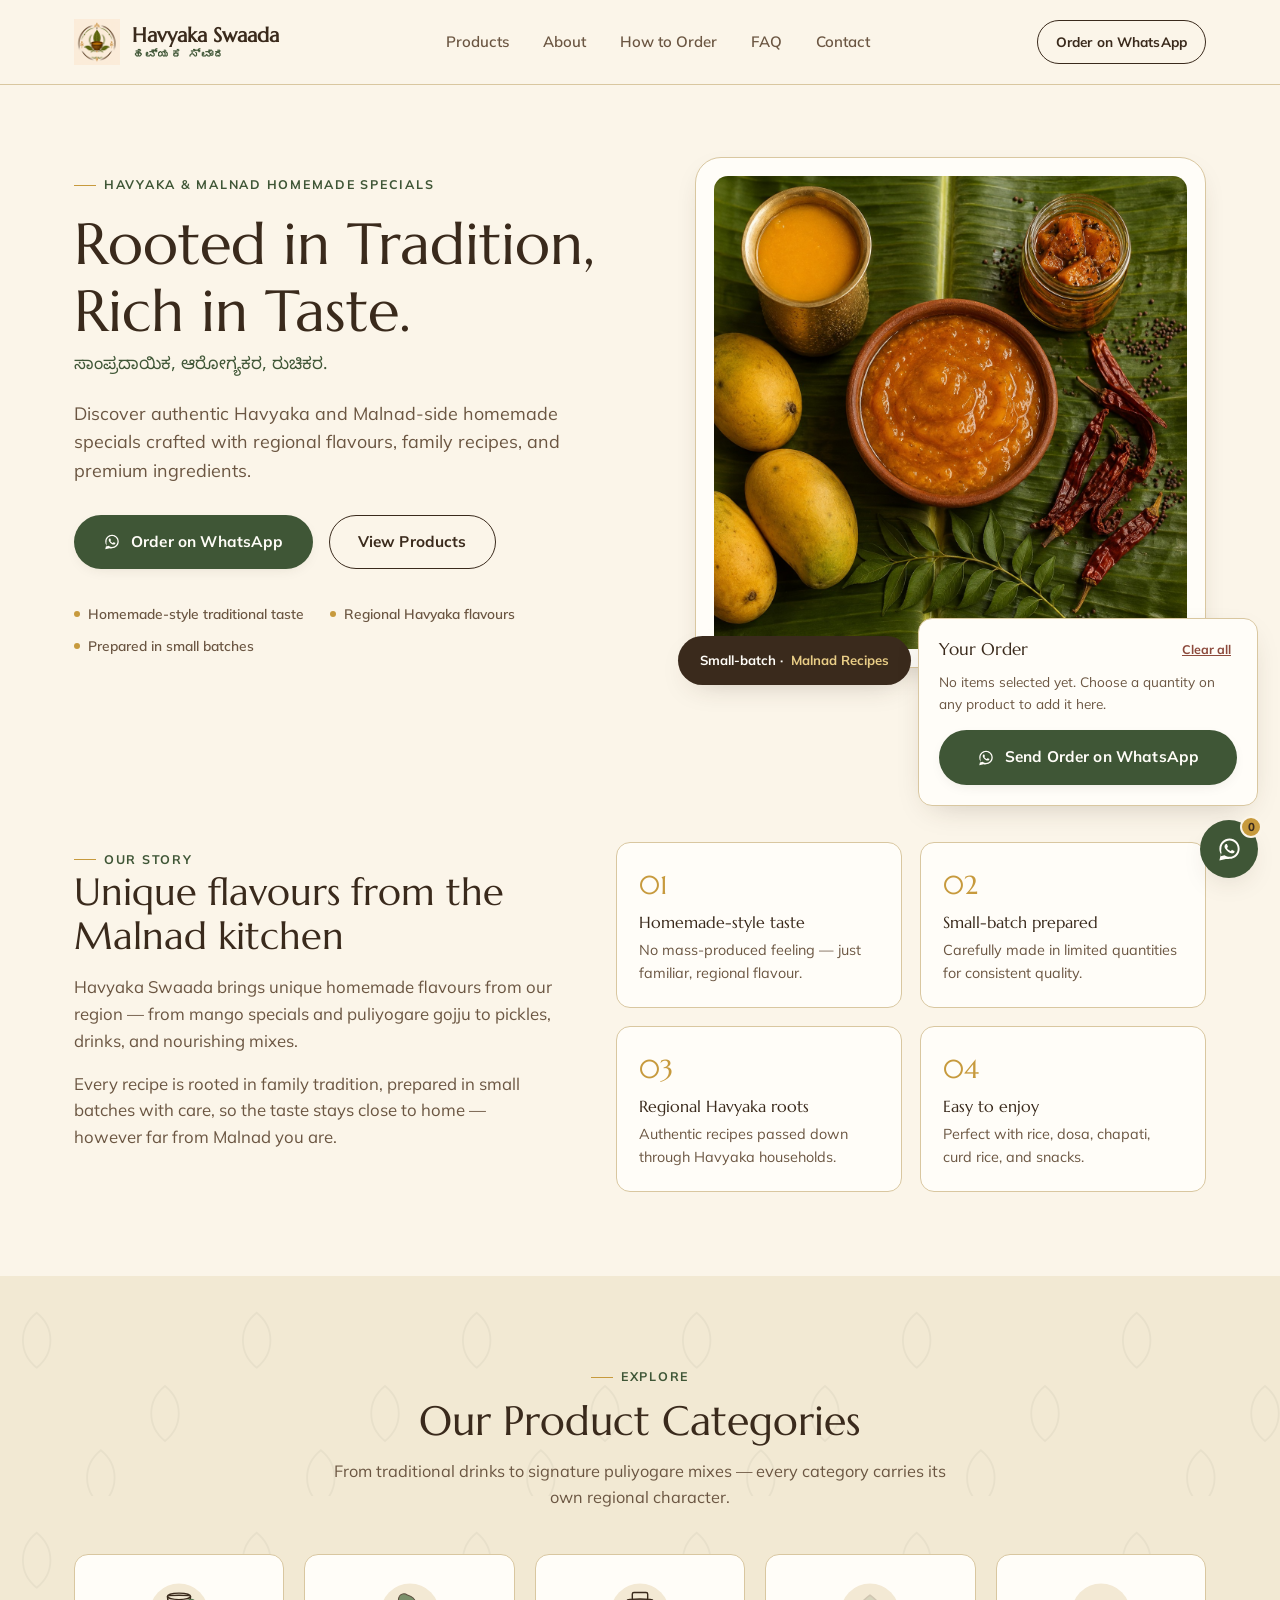
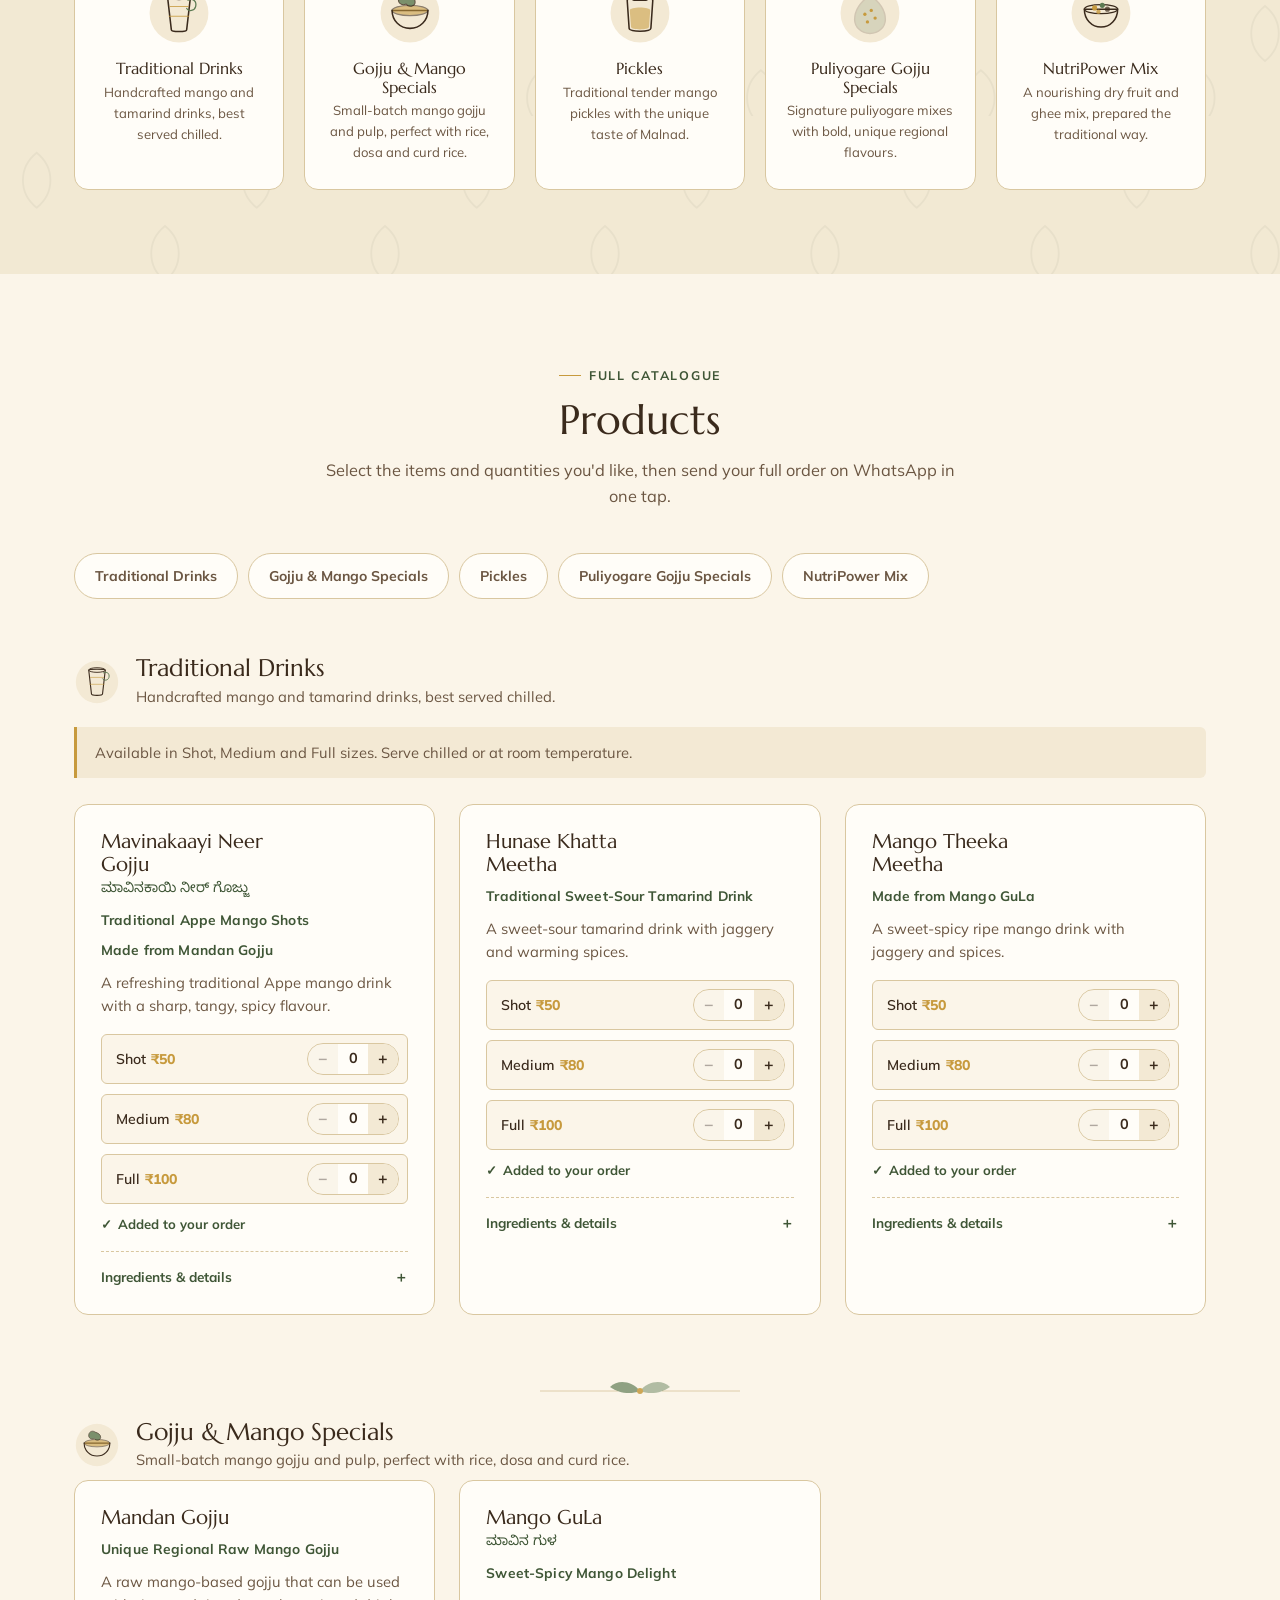
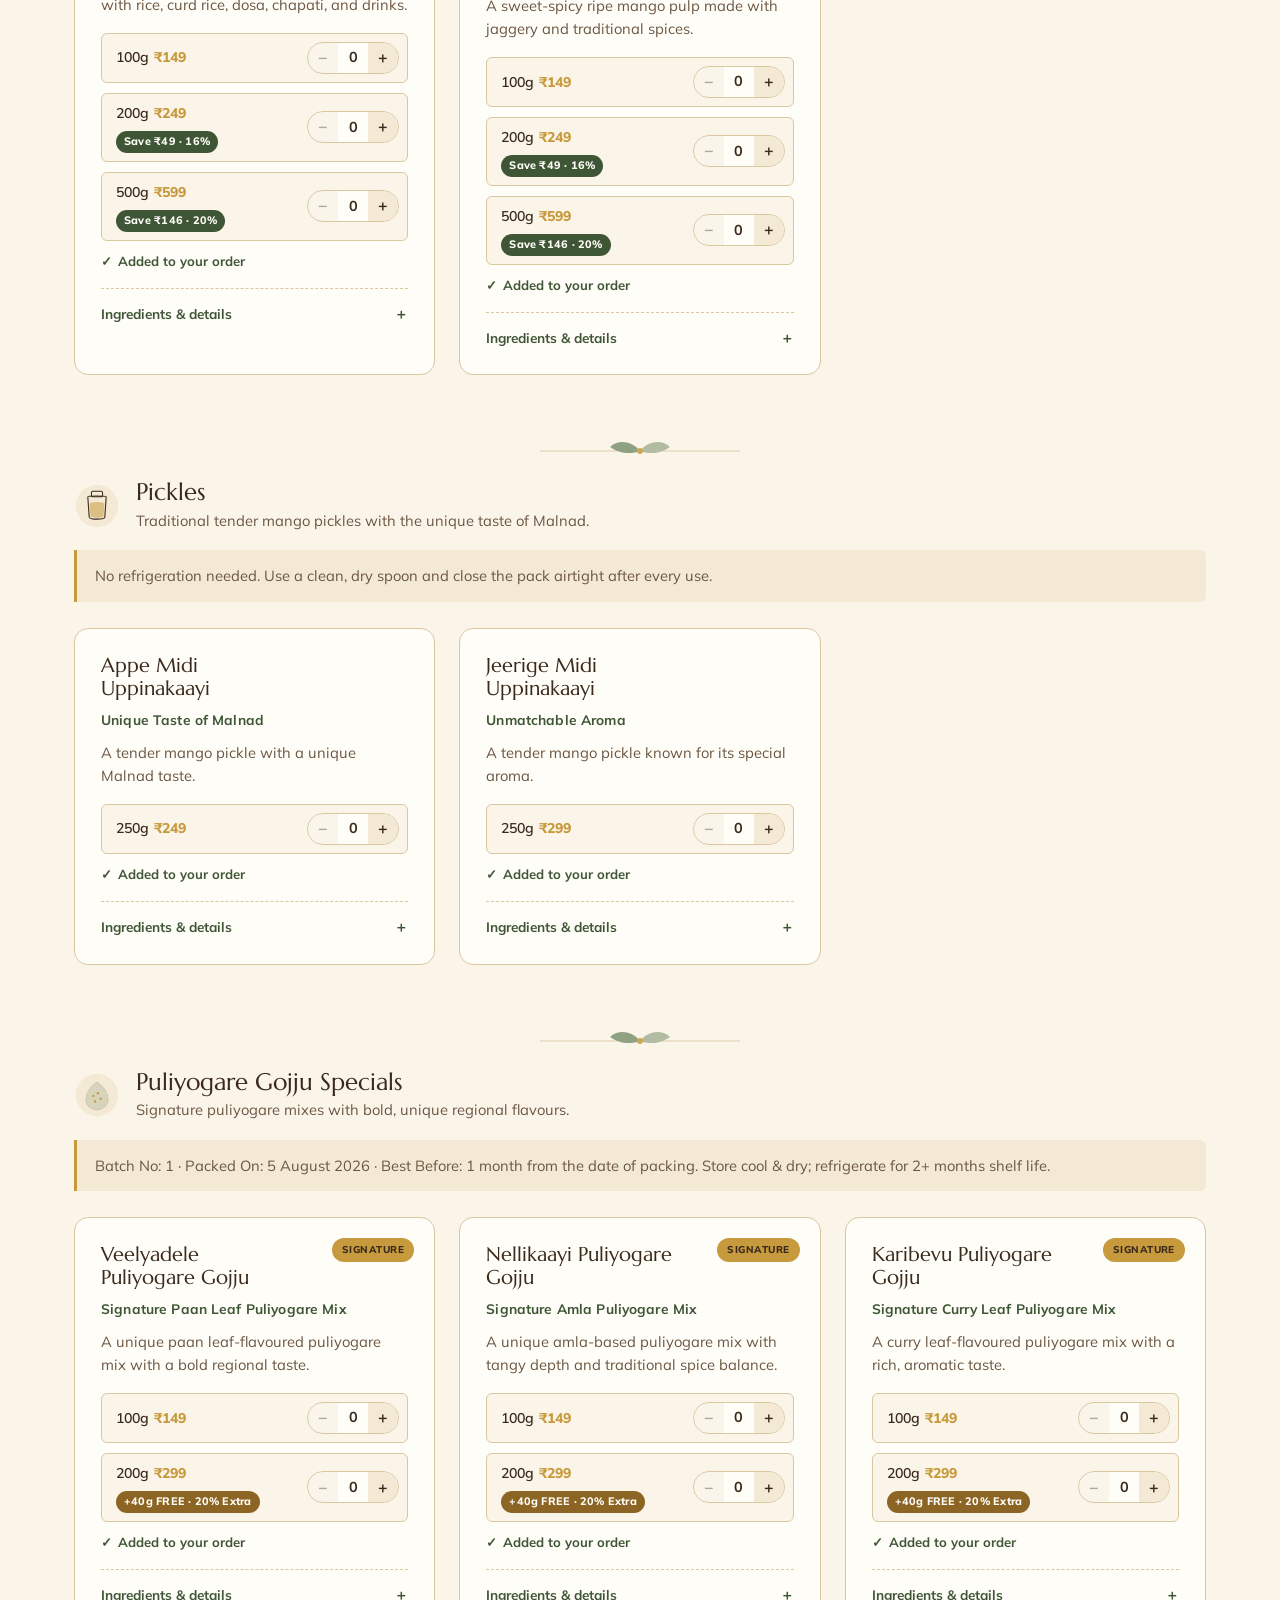
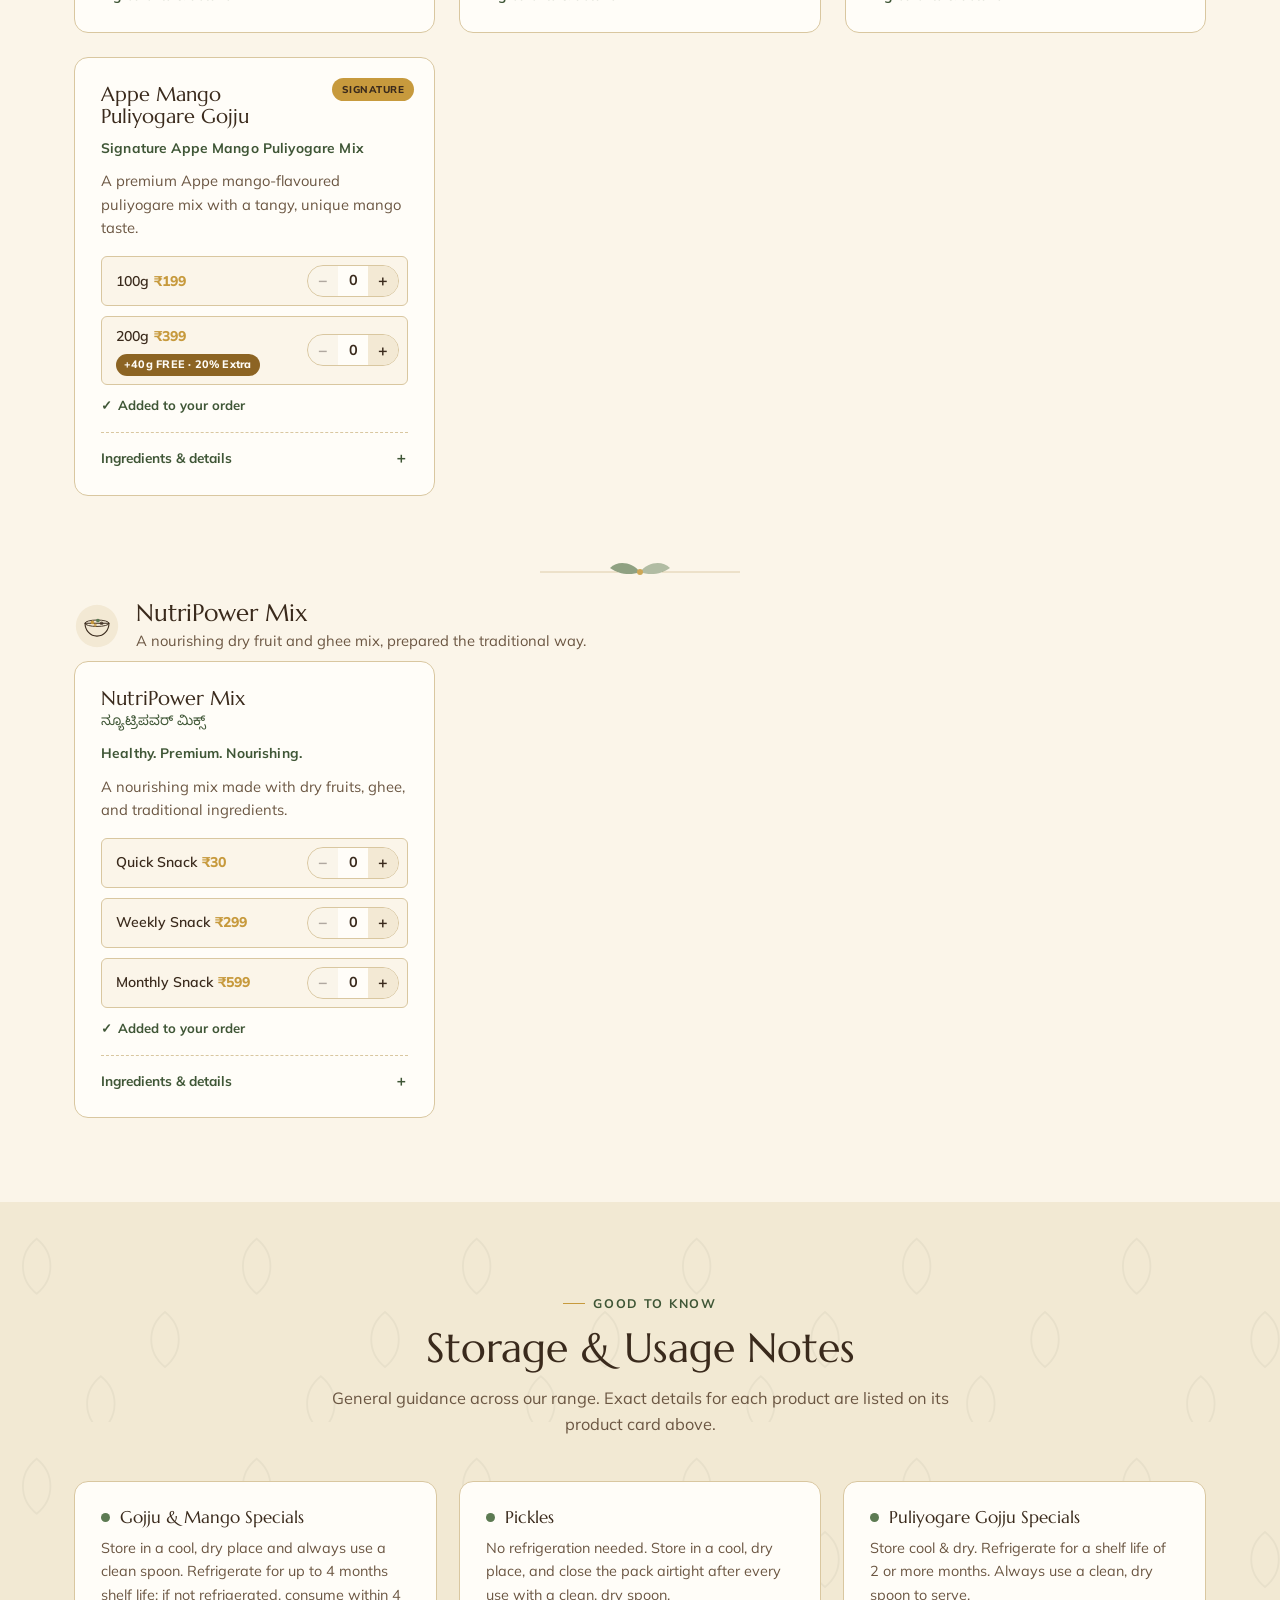
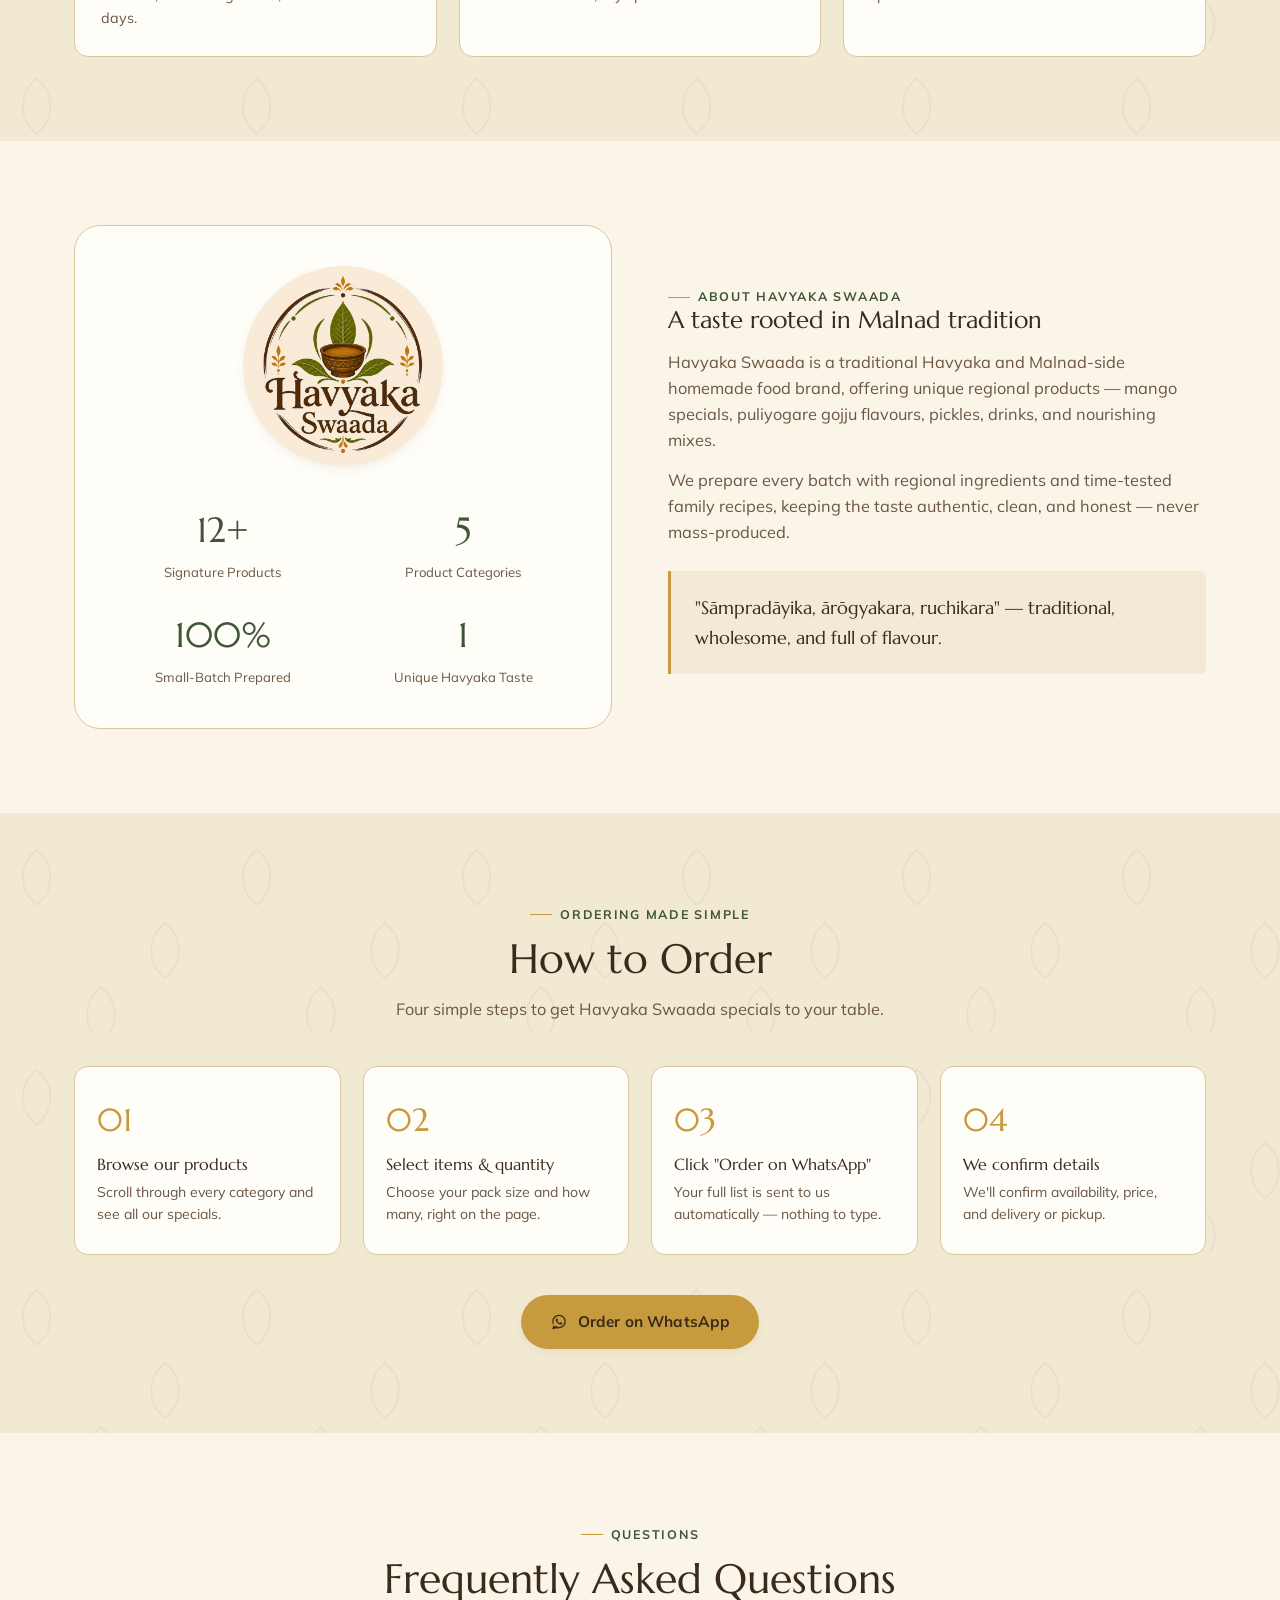
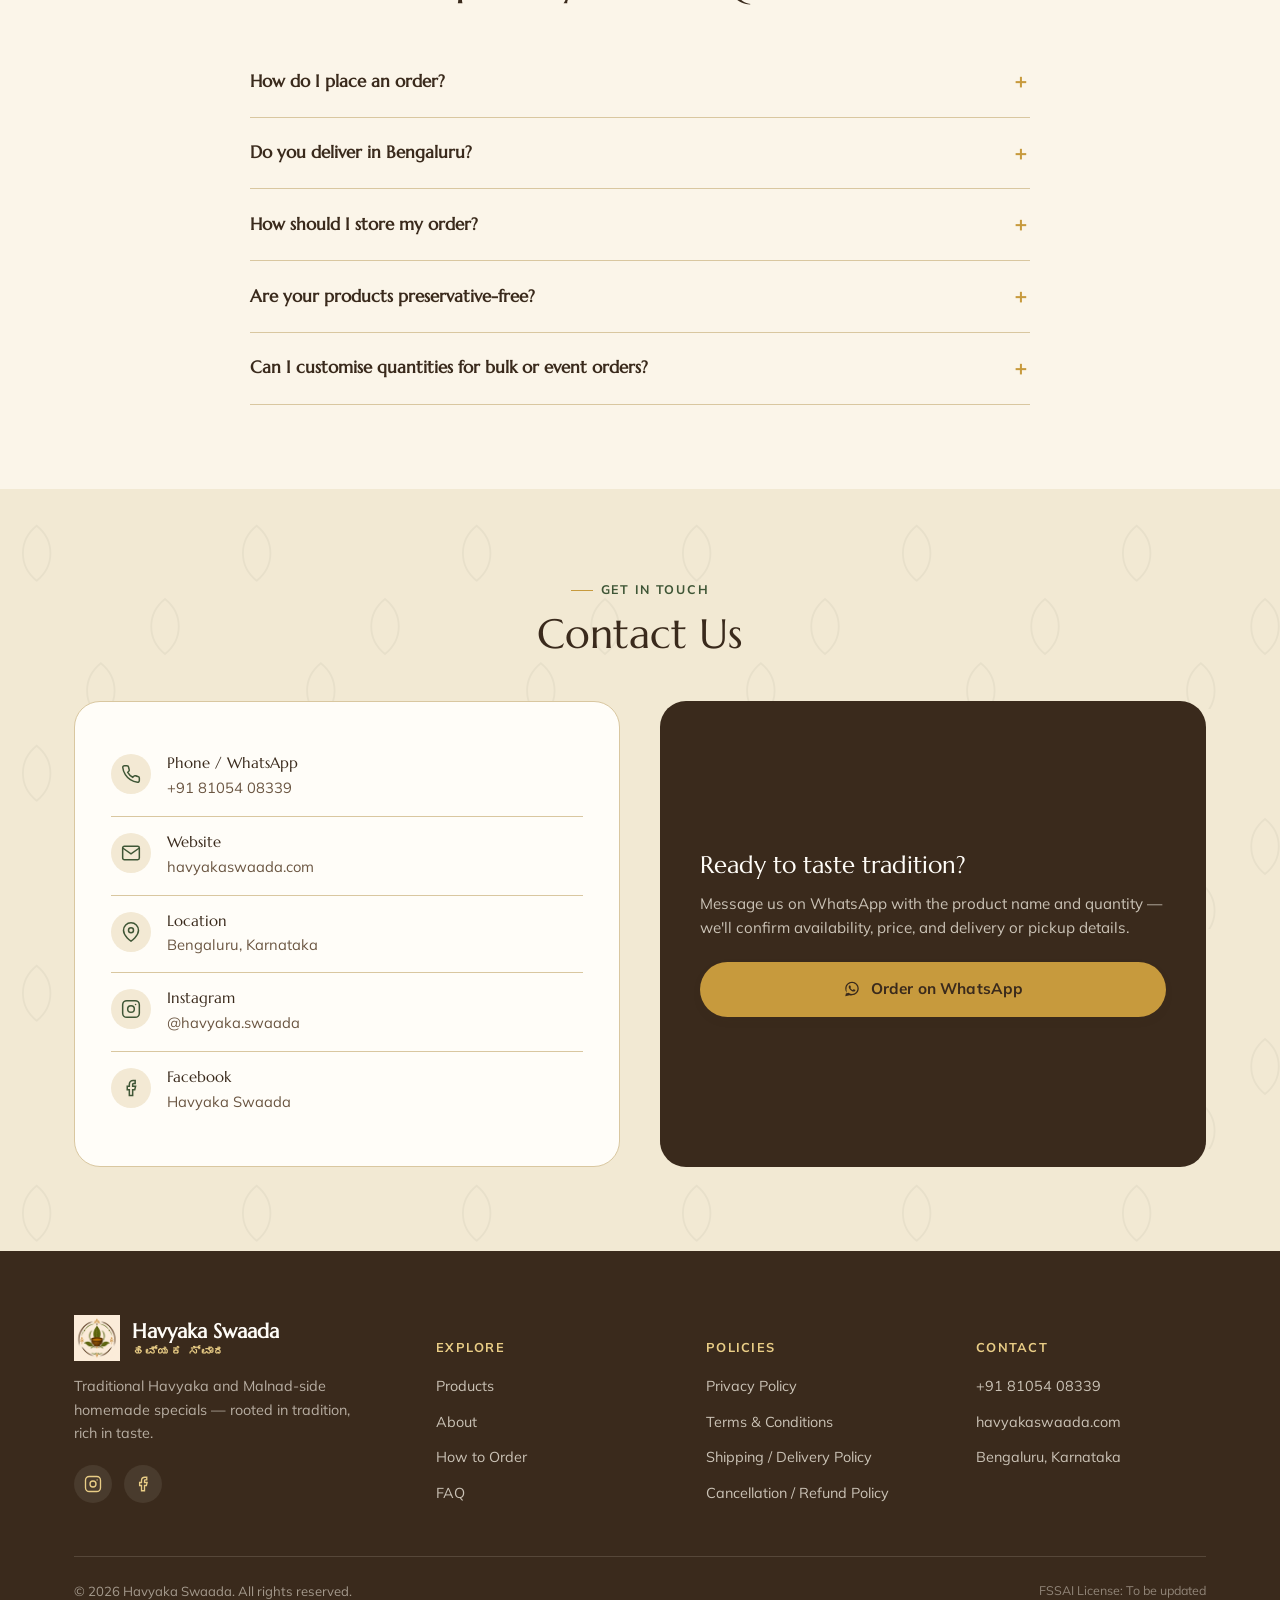
==== index.html @ 5183e8d2 "First upload." ====
<!DOCTYPE html>
<html lang="en">
<head>
<meta charset="UTF-8">
<meta name="viewport" content="width=device-width, initial-scale=1.0">
<title>Havyaka Swaada | Traditional Havyaka &amp; Malnad Food Specials</title>
<meta name="description" content="Discover Havyaka Swaada's traditional Havyaka and Malnad-side food specials including mango gojju, puliyogare gojju, pickles, drinks, and NutriPower Mix.">
<link rel="canonical" href="https://havyakaswaada.com/">
<link rel="icon" type="image/png" href="images/favicon.png">
<link rel="apple-touch-icon" href="images/apple-touch-icon.png">

<!-- Open Graph -->
<meta property="og:title" content="Havyaka Swaada | Traditional Havyaka & Malnad Food Specials">
<meta property="og:description" content="Rooted in Tradition, Rich in Taste. Authentic Havyaka and Malnad-side homemade specials — mango gojju, puliyogare gojju, pickles, drinks and NutriPower Mix.">
<meta property="og:type" content="website">
<meta property="og:url" content="https://havyakaswaada.com/">
<meta property="og:locale" content="en_IN">

<link rel="preconnect" href="https://fonts.googleapis.com">
<link rel="preconnect" href="https://fonts.gstatic.com" crossorigin>
<link href="https://fonts.googleapis.com/css2?family=Marcellus&family=Mulish:wght@400;600;700;800&family=Noto+Sans+Kannada:wght@500;700&display=swap" rel="stylesheet">
<link rel="stylesheet" href="css/style.css">

<script type="application/ld+json">
{
  "@context": "https://schema.org",
  "@type": "FoodEstablishment",
  "name": "Havyaka Swaada",
  "alternateName": "ಹವ್ಯಕ ಸ್ವಾದ",
  "url": "https://havyakaswaada.com",
  "telephone": "+91-8105408339",
  "areaServed": "Bengaluru, Karnataka",
  "slogan": "Rooted in Tradition, Rich in Taste."
}
</script>
</head>
<body>

<header class="site-header" id="siteHeader">
  <div class="container">
    <a href="#top" class="brand">
      <img src="images/logo-mark.png" alt="Havyaka Swaada emblem">
      <span class="brand-name">
        <strong>Havyaka Swaada</strong>
        <span>ಹವ್ಯಕ ಸ್ವಾದ</span>
      </span>
    </a>

    <nav class="nav-links" aria-label="Primary">
      <a href="#products">Products</a>
      <a href="#about">About</a>
      <a href="#how-to-order">How to Order</a>
      <a href="#faq">FAQ</a>
      <a href="#contact">Contact</a>
    </nav>

    <div class="header-actions">
      <a href="#" class="btn btn--outline btn--sm" data-whatsapp-cta>Order on WhatsApp</a>
      <button class="nav-toggle" id="navToggle" aria-label="Toggle menu" aria-expanded="false"></button>
    </div>
  </div>
</header>

<main id="top">

  <!-- ============ HERO ============ -->
  <section class="hero">
    <div class="container">
      <div class="hero-copy">
        <span class="eyebrow">Havyaka &amp; Malnad Homemade Specials</span>
        <h1>Rooted in Tradition,<br>Rich in Taste.</h1>
        <p class="kannada-line">ಸಾಂಪ್ರದಾಯಿಕ, ಆರೋಗ್ಯಕರ, ರುಚಿಕರ.</p>
        <p class="lede">Discover authentic Havyaka and Malnad-side homemade specials crafted with regional flavours, family recipes, and premium ingredients.</p>
        <div class="hero-actions">
          <a href="#" class="btn btn--primary" data-whatsapp-cta>
            <svg viewBox="0 0 32 32" fill="currentColor" aria-hidden="true"><path d="M16.02 3C9.4 3 4.02 8.37 4.02 15c0 2.36.65 4.56 1.78 6.44L4 29l7.74-1.75A11.9 11.9 0 0 0 16.02 27C22.65 27 28 21.63 28 15S22.65 3 16.02 3Zm0 21.7c-2.02 0-3.9-.58-5.5-1.58l-.4-.24-4.6 1.04 1.05-4.48-.26-.42A9.6 9.6 0 0 1 6.34 15c0-5.34 4.35-9.68 9.68-9.68 5.34 0 9.68 4.34 9.68 9.68 0 5.34-4.34 9.7-9.68 9.7Zm5.32-7.24c-.29-.15-1.72-.85-1.99-.95-.27-.1-.46-.15-.66.15-.2.29-.76.95-.93 1.14-.17.2-.34.22-.63.07-.29-.15-1.22-.45-2.33-1.44-.86-.77-1.44-1.72-1.61-2.01-.17-.29-.02-.45.13-.6.13-.13.29-.34.44-.51.15-.17.2-.29.29-.49.1-.2.05-.37-.02-.51-.07-.15-.66-1.59-.9-2.18-.24-.57-.48-.5-.66-.51h-.56c-.2 0-.51.07-.78.37-.27.29-1.02 1-1.02 2.44s1.05 2.83 1.19 3.03c.15.2 2.06 3.14 4.98 4.4.7.3 1.24.48 1.67.61.7.22 1.34.19 1.84.12.56-.08 1.72-.7 1.96-1.38.24-.68.24-1.26.17-1.38-.07-.13-.26-.2-.55-.34Z"/></svg>
            Order on WhatsApp
          </a>
          <a href="#products" class="btn btn--outline">View Products</a>
        </div>
        <ul class="hero-trust">
          <li>Homemade-style traditional taste</li>
          <li>Regional Havyaka flavours</li>
          <li>Prepared in small batches</li>
        </ul>
      </div>

      <div class="hero-visual">
        <img src="images/hero.jpg" alt="Traditional Havyaka spread with mango, gojju bowl, brass tumbler and mango pickle on a banana leaf" loading="eager">
        <div class="hero-badge">Small-batch &middot; <strong>Malnad Recipes</strong></div>
      </div>
    </div>
  </section>

  <!-- ============ BRAND INTRO ============ -->
  <section class="section" id="about-intro">
    <div class="container intro">
      <div class="intro-copy">
        <span class="eyebrow">Our Story</span>
        <h2>Unique flavours from the Malnad kitchen</h2>
        <p>Havyaka Swaada brings unique homemade flavours from our region — from mango specials and puliyogare gojju to pickles, drinks, and nourishing mixes.</p>
        <p>Every recipe is rooted in family tradition, prepared in small batches with care, so the taste stays close to home — however far from Malnad you are.</p>
      </div>
      <div class="intro-points">
        <div class="intro-point">
          <span class="num">01</span>
          <h4>Homemade-style taste</h4>
          <p>No mass-produced feeling — just familiar, regional flavour.</p>
        </div>
        <div class="intro-point">
          <span class="num">02</span>
          <h4>Small-batch prepared</h4>
          <p>Carefully made in limited quantities for consistent quality.</p>
        </div>
        <div class="intro-point">
          <span class="num">03</span>
          <h4>Regional Havyaka roots</h4>
          <p>Authentic recipes passed down through Havyaka households.</p>
        </div>
        <div class="intro-point">
          <span class="num">04</span>
          <h4>Easy to enjoy</h4>
          <p>Perfect with rice, dosa, chapati, curd rice, and snacks.</p>
        </div>
      </div>
    </div>
  </section>

  <!-- ============ CATEGORY PREVIEW ============ -->
  <section class="section section--alt">
    <div class="container">
      <div class="section-head center">
        <span class="eyebrow">Explore</span>
        <h2>Our Product Categories</h2>
        <p>From traditional drinks to signature puliyogare mixes — every category carries its own regional character.</p>
      </div>
      <div class="cat-grid" id="categoryPreview"><!-- rendered by js/main.js --></div>
    </div>
  </section>

  <!-- ============ PRODUCTS ============ -->
  <section class="section" id="products">
    <div class="container">
      <div class="section-head center">
        <span class="eyebrow">Full Catalogue</span>
        <h2>Products</h2>
        <p>Select the items and quantities you'd like, then send your full order on WhatsApp in one tap.</p>
      </div>
      <div class="cat-jump" id="catJump" aria-label="Jump to category"><!-- rendered by js/main.js --></div>
      <div id="productPanels"><!-- rendered by js/main.js --></div>
    </div>
  </section>

  <!-- ============ STORAGE & USAGE ============ -->
  <section class="section section--alt">
    <div class="container">
      <div class="section-head center">
        <span class="eyebrow">Good to Know</span>
        <h2>Storage &amp; Usage Notes</h2>
        <p>General guidance across our range. Exact details for each product are listed on its product card above.</p>
      </div>
      <div class="storage-grid">
        <div class="storage-card">
          <h4><span class="dot"></span>Gojju &amp; Mango Specials</h4>
          <p>Store in a cool, dry place and always use a clean spoon. Refrigerate for up to 4 months shelf life; if not refrigerated, consume within 4 days.</p>
        </div>
        <div class="storage-card">
          <h4><span class="dot"></span>Pickles</h4>
          <p>No refrigeration needed. Store in a cool, dry place, and close the pack airtight after every use with a clean, dry spoon.</p>
        </div>
        <div class="storage-card">
          <h4><span class="dot"></span>Puliyogare Gojju Specials</h4>
          <p>Store cool &amp; dry. Refrigerate for a shelf life of 2 or more months. Always use a clean, dry spoon to serve.</p>
        </div>
      </div>
    </div>
  </section>

  <!-- ============ ABOUT ============ -->
  <section class="section" id="about">
    <div class="container about-grid">
      <div class="about-visual">
        <img src="images/logo-full.jpg" alt="Havyaka Swaada emblem" class="about-badge">
        <div class="about-stats">
          <div>
            <div class="num">12+</div>
            <div class="label">Signature Products</div>
          </div>
          <div>
            <div class="num">5</div>
            <div class="label">Product Categories</div>
          </div>
          <div>
            <div class="num">100%</div>
            <div class="label">Small-Batch Prepared</div>
          </div>
          <div>
            <div class="num">1</div>
            <div class="label">Unique Havyaka Taste</div>
          </div>
        </div>
      </div>
      <div class="about-copy">
        <span class="eyebrow">About Havyaka Swaada</span>
        <h2>A taste rooted in Malnad tradition</h2>
        <p>Havyaka Swaada is a traditional Havyaka and Malnad-side homemade food brand, offering unique regional products — mango specials, puliyogare gojju flavours, pickles, drinks, and nourishing mixes.</p>
        <p>We prepare every batch with regional ingredients and time-tested family recipes, keeping the taste authentic, clean, and honest — never mass-produced.</p>
        <div class="about-quote">"Sāmpradāyika, ārōgyakara, ruchikara" — traditional, wholesome, and full of flavour.</div>
      </div>
    </div>
  </section>

  <!-- ============ HOW TO ORDER ============ -->
  <section class="section section--alt" id="how-to-order">
    <div class="container">
      <div class="section-head center">
        <span class="eyebrow">Ordering Made Simple</span>
        <h2>How to Order</h2>
        <p>Four simple steps to get Havyaka Swaada specials to your table.</p>
      </div>
      <div class="steps">
        <div class="step-card">
          <span class="step-num">01</span>
          <h4>Browse our products</h4>
          <p>Scroll through every category and see all our specials.</p>
        </div>
        <div class="step-card">
          <span class="step-num">02</span>
          <h4>Select items &amp; quantity</h4>
          <p>Choose your pack size and how many, right on the page.</p>
        </div>
        <div class="step-card">
          <span class="step-num">03</span>
          <h4>Click "Order on WhatsApp"</h4>
          <p>Your full list is sent to us automatically — nothing to type.</p>
        </div>
        <div class="step-card">
          <span class="step-num">04</span>
          <h4>We confirm details</h4>
          <p>We'll confirm availability, price, and delivery or pickup.</p>
        </div>
      </div>
      <div class="how-to-order-cta">
        <a href="#" class="btn btn--gold" data-whatsapp-cta>
          <svg viewBox="0 0 32 32" fill="currentColor" aria-hidden="true"><path d="M16.02 3C9.4 3 4.02 8.37 4.02 15c0 2.36.65 4.56 1.78 6.44L4 29l7.74-1.75A11.9 11.9 0 0 0 16.02 27C22.65 27 28 21.63 28 15S22.65 3 16.02 3Zm0 21.7c-2.02 0-3.9-.58-5.5-1.58l-.4-.24-4.6 1.04 1.05-4.48-.26-.42A9.6 9.6 0 0 1 6.34 15c0-5.34 4.35-9.68 9.68-9.68 5.34 0 9.68 4.34 9.68 9.68 0 5.34-4.34 9.7-9.68 9.7Zm5.32-7.24c-.29-.15-1.72-.85-1.99-.95-.27-.1-.46-.15-.66.15-.2.29-.76.95-.93 1.14-.17.2-.34.22-.63.07-.29-.15-1.22-.45-2.33-1.44-.86-.77-1.44-1.72-1.61-2.01-.17-.29-.02-.45.13-.6.13-.13.29-.34.44-.51.15-.17.2-.29.29-.49.1-.2.05-.37-.02-.51-.07-.15-.66-1.59-.9-2.18-.24-.57-.48-.5-.66-.51h-.56c-.2 0-.51.07-.78.37-.27.29-1.02 1-1.02 2.44s1.05 2.83 1.19 3.03c.15.2 2.06 3.14 4.98 4.4.7.3 1.24.48 1.67.61.7.22 1.34.19 1.84.12.56-.08 1.72-.7 1.96-1.38.24-.68.24-1.26.17-1.38-.07-.13-.26-.2-.55-.34Z"/></svg>
          Order on WhatsApp
        </a>
      </div>
    </div>
  </section>

  <!-- ============ FAQ ============ -->
  <section class="section" id="faq">
    <div class="container">
      <div class="section-head center">
        <span class="eyebrow">Questions</span>
        <h2>Frequently Asked Questions</h2>
      </div>
      <div class="faq-list">
        <details class="faq-item">
          <summary>How do I place an order?</summary>
          <p>Choose your items and quantities right on the Products section, then tap any "Order on WhatsApp" button — your full list is sent to us automatically. You can also message us directly at 8105408339 with the product name and quantity.</p>
        </details>
        <details class="faq-item">
          <summary>Do you deliver in Bengaluru?</summary>
          <p>We coordinate delivery and pickup details over WhatsApp once your order is confirmed, based on your location within Bengaluru / Karnataka.</p>
        </details>
        <details class="faq-item">
          <summary>How should I store my order?</summary>
          <p>Storage instructions vary by product and are listed on each product card and in the Storage &amp; Usage Notes section above.</p>
        </details>
        <details class="faq-item">
          <summary>Are your products preservative-free?</summary>
          <p>We prepare our gojju, pickles, and mixes using traditional regional methods in small batches. Please refer to each product's ingredient list and storage guidance for details.</p>
        </details>
        <details class="faq-item">
          <summary>Can I customise quantities for bulk or event orders?</summary>
          <p>Yes — message us on WhatsApp with your requirement and we'll confirm availability and pricing for larger quantities.</p>
        </details>
      </div>
    </div>
  </section>

  <!-- ============ CONTACT ============ -->
  <section class="section section--alt" id="contact">
    <div class="container">
      <div class="section-head center">
        <span class="eyebrow">Get in Touch</span>
        <h2>Contact Us</h2>
      </div>
      <div class="contact-grid">
        <div class="contact-card">
          <div class="contact-row">
            <span class="icon">
              <svg width="20" height="20" viewBox="0 0 24 24" fill="none" stroke="currentColor" stroke-width="1.8"><path d="M22 16.92v3a2 2 0 0 1-2.18 2 19.79 19.79 0 0 1-8.63-3.07 19.5 19.5 0 0 1-6-6 19.79 19.79 0 0 1-3.07-8.67A2 2 0 0 1 4.11 2h3a2 2 0 0 1 2 1.72c.127.96.361 1.903.7 2.81a2 2 0 0 1-.45 2.11L8.09 9.91a16 16 0 0 0 6 6l1.27-1.27a2 2 0 0 1 2.11-.45c.907.339 1.85.573 2.81.7A2 2 0 0 1 22 16.92z"/></svg>
            </span>
            <div>
              <h4>Phone / WhatsApp</h4>
              <a href="tel:+918105408339">+91 81054 08339</a>
            </div>
          </div>
          <div class="contact-row">
            <span class="icon">
              <svg width="20" height="20" viewBox="0 0 24 24" fill="none" stroke="currentColor" stroke-width="1.8"><rect x="2" y="4" width="20" height="16" rx="2"/><path d="m22 6-10 7L2 6"/></svg>
            </span>
            <div>
              <h4>Website</h4>
              <a href="https://havyakaswaada.com" target="_blank" rel="noopener">havyakaswaada.com</a>
            </div>
          </div>
          <div class="contact-row">
            <span class="icon">
              <svg width="20" height="20" viewBox="0 0 24 24" fill="none" stroke="currentColor" stroke-width="1.8"><path d="M21 10c0 7-9 13-9 13s-9-6-9-13a9 9 0 0 1 18 0z"/><circle cx="12" cy="10" r="3"/></svg>
            </span>
            <div>
              <h4>Location</h4>
              <p>Bengaluru, Karnataka</p>
            </div>
          </div>
          <div class="contact-row">
            <span class="icon">
              <svg width="20" height="20" viewBox="0 0 24 24" fill="none" stroke="currentColor" stroke-width="1.8"><rect x="2" y="2" width="20" height="20" rx="5"/><circle cx="12" cy="12" r="4"/><circle cx="17.5" cy="6.5" r="0.9" fill="currentColor" stroke="none"/></svg>
            </span>
            <div>
              <h4>Instagram</h4>
              <a href="https://www.instagram.com/havyaka.swaada/" target="_blank" rel="noopener">@havyaka.swaada</a>
            </div>
          </div>
          <div class="contact-row">
            <span class="icon">
              <svg width="20" height="20" viewBox="0 0 24 24" fill="none" stroke="currentColor" stroke-width="1.8"><path d="M17 3h-2.5A4.5 4.5 0 0 0 10 7.5V10H7.5v4H10v7h4v-7h2.5l1-4H14V7.5a1 1 0 0 1 1-1H17z"/></svg>
            </span>
            <div>
              <h4>Facebook</h4>
              <a href="https://www.facebook.com/profile.php?id=61590320590845" target="_blank" rel="noopener">Havyaka Swaada</a>
            </div>
          </div>
        </div>

        <div class="contact-cta">
          <h3>Ready to taste tradition?</h3>
          <p>Message us on WhatsApp with the product name and quantity — we'll confirm availability, price, and delivery or pickup details.</p>
          <a href="#" class="btn btn--gold" data-whatsapp-cta>
            <svg viewBox="0 0 32 32" fill="currentColor" aria-hidden="true"><path d="M16.02 3C9.4 3 4.02 8.37 4.02 15c0 2.36.65 4.56 1.78 6.44L4 29l7.74-1.75A11.9 11.9 0 0 0 16.02 27C22.65 27 28 21.63 28 15S22.65 3 16.02 3Zm0 21.7c-2.02 0-3.9-.58-5.5-1.58l-.4-.24-4.6 1.04 1.05-4.48-.26-.42A9.6 9.6 0 0 1 6.34 15c0-5.34 4.35-9.68 9.68-9.68 5.34 0 9.68 4.34 9.68 9.68 0 5.34-4.34 9.7-9.68 9.7Zm5.32-7.24c-.29-.15-1.72-.85-1.99-.95-.27-.1-.46-.15-.66.15-.2.29-.76.95-.93 1.14-.17.2-.34.22-.63.07-.29-.15-1.22-.45-2.33-1.44-.86-.77-1.44-1.72-1.61-2.01-.17-.29-.02-.45.13-.6.13-.13.29-.34.44-.51.15-.17.2-.29.29-.49.1-.2.05-.37-.02-.51-.07-.15-.66-1.59-.9-2.18-.24-.57-.48-.5-.66-.51h-.56c-.2 0-.51.07-.78.37-.27.29-1.02 1-1.02 2.44s1.05 2.83 1.19 3.03c.15.2 2.06 3.14 4.98 4.4.7.3 1.24.48 1.67.61.7.22 1.34.19 1.84.12.56-.08 1.72-.7 1.96-1.38.24-.68.24-1.26.17-1.38-.07-.13-.26-.2-.55-.34Z"/></svg>
            Order on WhatsApp
          </a>
        </div>
      </div>
    </div>
  </section>

</main>

<footer class="site-footer">
  <div class="container">
    <div class="footer-grid">
      <div class="footer-brand">
        <a href="#top" class="brand">
          <img src="images/logo-mark.png" alt="Havyaka Swaada emblem">
          <span class="brand-name">
            <strong>Havyaka Swaada</strong>
            <span>ಹವ್ಯಕ ಸ್ವಾದ</span>
          </span>
        </a>
        <p>Traditional Havyaka and Malnad-side homemade specials — rooted in tradition, rich in taste.</p>
        <div class="social-links">
          <a href="https://www.instagram.com/havyaka.swaada/" target="_blank" rel="noopener" aria-label="Follow us on Instagram">
            <svg width="18" height="18" viewBox="0 0 24 24" fill="none" stroke="currentColor" stroke-width="1.8"><rect x="2" y="2" width="20" height="20" rx="5"/><circle cx="12" cy="12" r="4"/><circle cx="17.5" cy="6.5" r="0.9" fill="currentColor" stroke="none"/></svg>
          </a>
          <a href="https://www.facebook.com/profile.php?id=61590320590845" target="_blank" rel="noopener" aria-label="Follow us on Facebook">
            <svg width="18" height="18" viewBox="0 0 24 24" fill="none" stroke="currentColor" stroke-width="1.8"><path d="M17 3h-2.5A4.5 4.5 0 0 0 10 7.5V10H7.5v4H10v7h4v-7h2.5l1-4H14V7.5a1 1 0 0 1 1-1H17z"/></svg>
          </a>
        </div>
      </div>
      <div class="footer-col">
        <h5>Explore</h5>
        <ul>
          <li><a href="#products">Products</a></li>
          <li><a href="#about">About</a></li>
          <li><a href="#how-to-order">How to Order</a></li>
          <li><a href="#faq">FAQ</a></li>
        </ul>
      </div>
      <div class="footer-col">
        <h5>Policies</h5>
        <ul>
          <li><a href="privacy-policy.html">Privacy Policy</a></li>
          <li><a href="terms-and-conditions.html">Terms &amp; Conditions</a></li>
          <li><a href="shipping-policy.html">Shipping / Delivery Policy</a></li>
          <li><a href="refund-policy.html">Cancellation / Refund Policy</a></li>
        </ul>
      </div>
      <div class="footer-col">
        <h5>Contact</h5>
        <ul>
          <li><a href="tel:+918105408339">+91 81054 08339</a></li>
          <li><a href="https://havyakaswaada.com" target="_blank" rel="noopener">havyakaswaada.com</a></li>
          <li><a href="#contact">Bengaluru, Karnataka</a></li>
        </ul>
      </div>
    </div>
    <div class="footer-bottom">
      <span>&copy; <span id="year"></span> Havyaka Swaada. All rights reserved.</span>
      <span class="footer-legal-note">FSSAI License: To be updated</span>
    </div>
  </div>
</footer>

<div class="order-bar" id="orderBar">
  <div class="order-bar__panel" id="orderBarPanel" hidden>
    <div class="order-bar__head">
      <h4>Your Order</h4>
      <button type="button" class="order-bar__clear" id="orderBarClear">Clear all</button>
    </div>
    <div class="order-bar__items" id="orderBarItems"><!-- rendered by js/main.js --></div>
    <a href="#" class="btn btn--primary btn--block" id="orderBarSend" target="_blank" rel="noopener">
      <svg viewBox="0 0 32 32" fill="currentColor" aria-hidden="true"><path d="M16.02 3C9.4 3 4.02 8.37 4.02 15c0 2.36.65 4.56 1.78 6.44L4 29l7.74-1.75A11.9 11.9 0 0 0 16.02 27C22.65 27 28 21.63 28 15S22.65 3 16.02 3Zm0 21.7c-2.02 0-3.9-.58-5.5-1.58l-.4-.24-4.6 1.04 1.05-4.48-.26-.42A9.6 9.6 0 0 1 6.34 15c0-5.34 4.35-9.68 9.68-9.68 5.34 0 9.68 4.34 9.68 9.68 0 5.34-4.34 9.7-9.68 9.7Zm5.32-7.24c-.29-.15-1.72-.85-1.99-.95-.27-.1-.46-.15-.66.15-.2.29-.76.95-.93 1.14-.17.2-.34.22-.63.07-.29-.15-1.22-.45-2.33-1.44-.86-.77-1.44-1.72-1.61-2.01-.17-.29-.02-.45.13-.6.13-.13.29-.34.44-.51.15-.17.2-.29.29-.49.1-.2.05-.37-.02-.51-.07-.15-.66-1.59-.9-2.18-.24-.57-.48-.5-.66-.51h-.56c-.2 0-.51.07-.78.37-.27.29-1.02 1-1.02 2.44s1.05 2.83 1.19 3.03c.15.2 2.06 3.14 4.98 4.4.7.3 1.24.48 1.67.61.7.22 1.34.19 1.84.12.56-.08 1.72-.7 1.96-1.38.24-.68.24-1.26.17-1.38-.07-.13-.26-.2-.55-.34Z"/></svg>
      Send Order on WhatsApp
    </a>
  </div>
  <button type="button" class="order-bar__bubble" id="orderBarBubble" aria-label="View your order">
    <svg viewBox="0 0 32 32" fill="currentColor" aria-hidden="true"><path d="M16.02 3C9.4 3 4.02 8.37 4.02 15c0 2.36.65 4.56 1.78 6.44L4 29l7.74-1.75A11.9 11.9 0 0 0 16.02 27C22.65 27 28 21.63 28 15S22.65 3 16.02 3Zm0 21.7c-2.02 0-3.9-.58-5.5-1.58l-.4-.24-4.6 1.04 1.05-4.48-.26-.42A9.6 9.6 0 0 1 6.34 15c0-5.34 4.35-9.68 9.68-9.68 5.34 0 9.68 4.34 9.68 9.68 0 5.34-4.34 9.7-9.68 9.7Zm5.32-7.24c-.29-.15-1.72-.85-1.99-.95-.27-.1-.46-.15-.66.15-.2.29-.76.95-.93 1.14-.17.2-.34.22-.63.07-.29-.15-1.22-.45-2.33-1.44-.86-.77-1.44-1.72-1.61-2.01-.17-.29-.02-.45.13-.6.13-.13.29-.34.44-.51.15-.17.2-.29.29-.49.1-.2.05-.37-.02-.51-.07-.15-.66-1.59-.9-2.18-.24-.57-.48-.5-.66-.51h-.56c-.2 0-.51.07-.78.37-.27.29-1.02 1-1.02 2.44s1.05 2.83 1.19 3.03c.15.2 2.06 3.14 4.98 4.4.7.3 1.24.48 1.67.61.7.22 1.34.19 1.84.12.56-.08 1.72-.7 1.96-1.38.24-.68.24-1.26.17-1.38-.07-.13-.26-.2-.55-.34Z"/></svg>
    <span class="order-bar__badge" id="orderBarBadge" hidden>0</span>
  </button>
</div>

<script src="js/products.js"></script>
<script src="js/main.js"></script>
</body>
</html>
---- css/style.css ----
/* ==========================================================================
   Havyaka Swaada — Stylesheet
   v1.2.5
   ========================================================================== */

/* -------------------------- Design tokens -------------------------- */
:root {
  --cream:        #FBF5E9;
  --cream-alt:    #F3E9D4;
  --paper:        #FFFDF8;
  --ink:          #3A2A1C;
  --ink-soft:     #6B5642;
  --leaf:         #5C7A52;
  --leaf-dark:    #3F5636;
  --gold:         #C79A3D;
  --gold-light:   #E9CD86;
  --gold-deep:    #8C6423;
  --border:       #D9C7A0;
  --danger:       #8C4A3C;

  --font-display: 'Marcellus', 'Georgia', serif;
  --font-body:    'Mulish', 'Segoe UI', sans-serif;
  --font-kannada: 'Noto Sans Kannada', var(--font-body);

  --radius-sm: 6px;
  --radius-md: 14px;
  --radius-lg: 26px;

  --shadow-card: 0 10px 30px -14px rgba(58, 42, 28, 0.28);
  --shadow-soft: 0 4px 16px -8px rgba(58, 42, 28, 0.18);

  --container: 1180px;
}

/* -------------------------- Reset -------------------------- */
*, *::before, *::after { box-sizing: border-box; }
html { scroll-behavior: smooth; }
@media (prefers-reduced-motion: reduce) {
  html { scroll-behavior: auto; }
  *, *::before, *::after { animation-duration: 0.01ms !important; animation-iteration-count: 1 !important; transition-duration: 0.01ms !important; }
}

body, h1, h2, h3, h4, p, ul, figure { margin: 0; }
ul { padding: 0; list-style: none; }
img { max-width: 100%; display: block; }
a { color: inherit; text-decoration: none; }
button { font: inherit; cursor: pointer; }

body {
  font-family: var(--font-body);
  background: var(--cream);
  color: var(--ink);
  line-height: 1.6;
  -webkit-font-smoothing: antialiased;
}

h1, h2, h3, h4 {
  font-family: var(--font-display);
  color: var(--ink);
  line-height: 1.15;
  font-weight: 400;
}

:focus-visible {
  outline: 2.5px solid var(--leaf);
  outline-offset: 3px;
}

.container {
  width: 100%;
  max-width: var(--container);
  margin: 0 auto;
  padding: 0 24px;
}

.eyebrow {
  display: inline-flex;
  align-items: center;
  gap: 8px;
  font-family: var(--font-body);
  font-size: 0.78rem;
  font-weight: 700;
  letter-spacing: 0.14em;
  text-transform: uppercase;
  color: var(--leaf-dark);
}
.eyebrow::before {
  content: "";
  width: 22px;
  height: 1px;
  background: var(--gold);
}

.section-head {
  max-width: 640px;
  margin-bottom: 44px;
}
.section-head.center { margin-left: auto; margin-right: auto; text-align: center; }
.section-head h2 { font-size: clamp(1.9rem, 3.2vw, 2.6rem); margin-top: 10px; }
.section-head p { margin-top: 14px; color: var(--ink-soft); font-size: 1.02rem; }

.section {
  padding: 84px 0;
}
.section--alt {
  background: var(--cream-alt);
  background-image: url('../images/pattern-leaf.svg');
  background-repeat: repeat;
  background-size: 220px;
  background-blend-mode: normal;
  position: relative;
}
.section--alt::before {
  content: "";
  position: absolute;
  inset: 0;
  background: var(--cream-alt);
  opacity: 0.94;
}
.section--alt > .container { position: relative; z-index: 1; }

.divider {
  display: block;
  width: 200px;
  height: 40px;
  margin: 8px auto 0;
  opacity: 0.9;
}

/* -------------------------- Buttons -------------------------- */
.btn {
  display: inline-flex;
  align-items: center;
  justify-content: center;
  gap: 10px;
  padding: 14px 28px;
  border-radius: 999px;
  font-weight: 700;
  font-size: 0.96rem;
  letter-spacing: 0.01em;
  border: 1.5px solid transparent;
  transition: transform 0.18s ease, box-shadow 0.18s ease, background 0.18s ease, color 0.18s ease;
  white-space: nowrap;
}
.btn:hover { transform: translateY(-2px); }

.btn--primary {
  background: var(--leaf-dark);
  color: var(--paper);
  box-shadow: var(--shadow-soft);
}
.btn--primary:hover { background: var(--leaf); }

.btn--gold {
  background: var(--gold);
  color: var(--ink);
  box-shadow: var(--shadow-soft);
}
.btn--gold:hover { background: var(--gold-light); }

.btn--outline {
  background: transparent;
  border-color: var(--ink);
  color: var(--ink);
}
.btn--outline:hover { background: var(--ink); color: var(--paper); }

.btn--sm { padding: 10px 18px; font-size: 0.85rem; }
.btn--block { width: 100%; }

.btn svg { width: 18px; height: 18px; flex-shrink: 0; }

/* -------------------------- Header -------------------------- */
.site-header {
  position: sticky;
  top: 0;
  z-index: 60;
  background: rgba(251, 245, 233, 0.92);
  backdrop-filter: blur(8px);
  border-bottom: 1px solid var(--border);
}
.site-header .container {
  display: flex;
  align-items: center;
  justify-content: space-between;
  gap: 20px;
  height: 84px;
}
.brand {
  display: flex;
  align-items: center;
  gap: 12px;
}
.brand img { width: 46px; height: 46px; }
.brand-name {
  display: flex;
  flex-direction: column;
  line-height: 1.15;
}
.brand-name strong {
  font-family: var(--font-display);
  font-size: 1.28rem;
}
.brand-name span {
  font-size: 0.72rem;
  letter-spacing: 0.08em;
  color: var(--leaf-dark);
  text-transform: uppercase;
  font-weight: 700;
}

.nav-links {
  display: flex;
  align-items: center;
  gap: 34px;
}
.nav-links a {
  font-size: 0.94rem;
  font-weight: 600;
  color: var(--ink-soft);
  position: relative;
  padding: 6px 0;
}
.nav-links a:hover { color: var(--ink); }
.nav-links a::after {
  content: "";
  position: absolute;
  left: 0; right: 0; bottom: 0;
  height: 2px;
  background: var(--gold);
  transform: scaleX(0);
  transform-origin: left;
  transition: transform 0.2s ease;
}
.nav-links a:hover::after { transform: scaleX(1); }

.header-actions { display: flex; align-items: center; gap: 14px; }

.nav-toggle {
  display: none;
  background: none;
  border: none;
  width: 42px;
  height: 42px;
  align-items: center;
  justify-content: center;
}
.nav-toggle span,
.nav-toggle::before,
.nav-toggle::after {
  content: "";
  display: block;
  width: 24px;
  height: 2px;
  background: var(--ink);
  margin: 5px auto;
  transition: transform 0.2s ease, opacity 0.2s ease;
}
.nav-toggle[aria-expanded="true"] span { opacity: 0; }
.nav-toggle[aria-expanded="true"]::before { transform: translateY(7px) rotate(45deg); }
.nav-toggle[aria-expanded="true"]::after { transform: translateY(-7px) rotate(-45deg); }

/* -------------------------- Hero -------------------------- */
.hero {
  padding: 72px 0 90px;
  position: relative;
  overflow: hidden;
}
.hero .container {
  display: grid;
  grid-template-columns: 1.05fr 0.95fr;
  gap: 56px;
  align-items: center;
}
.hero-copy h1 {
  font-size: clamp(2.4rem, 4.6vw, 3.6rem);
  margin: 16px 0 10px;
}
.hero-copy .kannada-line {
  font-family: var(--font-kannada);
  color: var(--leaf-dark);
  font-size: 1.05rem;
  margin-bottom: 18px;
}
.hero-copy p.lede {
  color: var(--ink-soft);
  font-size: 1.12rem;
  max-width: 520px;
  margin-bottom: 30px;
}
.hero-actions { display: flex; flex-wrap: wrap; gap: 16px; margin-bottom: 34px; }

.hero-trust {
  display: flex;
  flex-wrap: wrap;
  gap: 10px 26px;
}
.hero-trust li {
  display: flex;
  align-items: center;
  gap: 8px;
  font-size: 0.86rem;
  color: var(--ink-soft);
  font-weight: 600;
}
.hero-trust li::before {
  content: "";
  width: 6px; height: 6px;
  border-radius: 50%;
  background: var(--gold);
}

.hero-visual {
  position: relative;
  border-radius: var(--radius-lg);
  background: var(--paper);
  border: 1px solid var(--border);
  padding: 18px;
  box-shadow: var(--shadow-card);
}
.hero-visual img { border-radius: var(--radius-md); }
.hero-badge {
  position: absolute;
  bottom: -18px;
  left: -18px;
  background: var(--ink);
  color: var(--paper);
  border-radius: 999px;
  padding: 14px 22px;
  font-size: 0.82rem;
  font-weight: 700;
  box-shadow: var(--shadow-card);
  display: flex;
  align-items: center;
  gap: 8px;
}
.hero-badge strong { color: var(--gold-light); }

/* -------------------------- Brand intro -------------------------- */
.intro {
  display: grid;
  grid-template-columns: 0.9fr 1.1fr;
  gap: 60px;
  align-items: start;
}
.intro-copy p { color: var(--ink-soft); font-size: 1.05rem; margin-top: 16px; }
.intro-copy h2 { font-size: clamp(1.9rem, 3vw, 2.5rem); }

.intro-points {
  display: grid;
  grid-template-columns: 1fr 1fr;
  gap: 18px;
}
.intro-point {
  background: var(--paper);
  border: 1px solid var(--border);
  border-radius: var(--radius-md);
  padding: 22px;
}
.intro-point h4 { font-size: 1.02rem; margin-bottom: 6px; }
.intro-point p { font-size: 0.9rem; color: var(--ink-soft); margin: 0; }
.intro-point .num {
  font-family: var(--font-display);
  color: var(--gold);
  font-size: 1.6rem;
  display: block;
  margin-bottom: 8px;
}

/* -------------------------- Category preview -------------------------- */
.cat-grid {
  display: grid;
  grid-template-columns: repeat(5, 1fr);
  gap: 20px;
}
.cat-card {
  background: var(--paper);
  border: 1px solid var(--border);
  border-radius: var(--radius-md);
  padding: 26px 18px;
  text-align: center;
  transition: transform 0.18s ease, box-shadow 0.18s ease, border-color 0.18s ease;
}
.cat-card:hover {
  transform: translateY(-4px);
  box-shadow: var(--shadow-card);
  border-color: var(--gold);
}
.cat-card img { width: 64px; height: 64px; margin: 0 auto 14px; }
.cat-card h4 { font-size: 1rem; margin-bottom: 4px; }
.cat-card p { font-size: 0.82rem; color: var(--ink-soft); }

/* -------------------------- Products -------------------------- */
.cat-jump {
  display: flex;
  flex-wrap: wrap;
  gap: 10px;
  margin-bottom: 48px;
}
.cat-jump a {
  background: var(--paper);
  border: 1.5px solid var(--border);
  border-radius: 999px;
  padding: 11px 20px;
  font-size: 0.88rem;
  font-weight: 700;
  color: var(--ink-soft);
  transition: all 0.18s ease;
}
.cat-jump a:hover { border-color: var(--gold); color: var(--ink); background: var(--cream-alt); }

.category-section {
  scroll-margin-top: 104px;
  padding-top: 8px;
  margin-bottom: 56px;
}
.category-section:last-child { margin-bottom: 0; }

.category-section-head {
  display: flex;
  align-items: center;
  gap: 16px;
  margin-bottom: 8px;
}
.category-section-head img { width: 46px; height: 46px; flex-shrink: 0; }
.category-section-head h3 { font-size: 1.5rem; }
.category-section-head p { font-size: 0.92rem; color: var(--ink-soft); margin-top: 2px; }

.category-divider {
  display: block;
  width: 100%;
  max-width: 220px;
  height: 40px;
  margin: 44px auto 0;
  opacity: 0.85;
}

.tab-panel-note {
  font-size: 0.92rem;
  color: var(--ink-soft);
  margin: 18px 0 26px;
  padding: 14px 18px;
  border-left: 3px solid var(--gold);
  background: var(--cream-alt);
  border-radius: 0 var(--radius-sm) var(--radius-sm) 0;
}

.product-grid {
  display: grid;
  grid-template-columns: repeat(auto-fill, minmax(300px, 1fr));
  gap: 24px;
}

.product-card {
  background: var(--paper);
  border: 1px solid var(--border);
  border-radius: var(--radius-md);
  padding: 26px;
  display: flex;
  flex-direction: column;
  position: relative;
  transition: box-shadow 0.2s ease, transform 0.2s ease;
}
.product-card:hover { box-shadow: var(--shadow-card); transform: translateY(-3px); }
.product-card.has-selection { border-color: var(--leaf); box-shadow: 0 0 0 2px rgba(92,122,82,0.18); }

.product-badge {
  position: absolute;
  top: 20px;
  right: 20px;
  background: var(--gold);
  color: var(--ink);
  font-size: 0.62rem;
  font-weight: 800;
  letter-spacing: 0.05em;
  text-transform: uppercase;
  padding: 4px 10px;
  border-radius: 999px;
  white-space: nowrap;
}

.product-card h3 { font-size: 1.24rem; padding-right: 118px; }
.product-card .kannada { font-family: var(--font-kannada); color: var(--leaf-dark); font-size: 0.86rem; margin-top: 2px; }
.product-card .tagline {
  font-size: 0.86rem;
  font-weight: 700;
  color: var(--leaf-dark);
  margin-top: 8px;
  letter-spacing: 0.01em;
}
.product-card .desc { font-size: 0.92rem; color: var(--ink-soft); margin-top: 10px; }

.price-row {
  display: flex;
  flex-direction: column;
  gap: 10px;
  margin-top: 16px;
}
.variant-row {
  display: flex;
  align-items: center;
  justify-content: space-between;
  gap: 12px;
  border: 1.5px solid var(--border);
  border-radius: var(--radius-sm);
  padding: 8px 8px 8px 14px;
  background: var(--cream);
  transition: border-color 0.15s ease, background 0.15s ease;
}
.variant-row.is-active {
  border-color: var(--leaf);
  background: rgba(92,122,82,0.08);
}
.variant-row__label {
  display: flex;
  flex-direction: column;
  align-items: flex-start;
  gap: 7px;
}
.variant-row__price-line { font-size: 0.88rem; font-weight: 600; color: var(--ink); }
.variant-row__price-line b { color: var(--gold); margin-left: 5px; font-weight: 800; }

.save-badge,
.extra-badge {
  display: inline-block;
  font-size: 0.68rem;
  font-weight: 800;
  letter-spacing: 0.02em;
  padding: 2px 8px;
  border-radius: 999px;
}
.save-badge {
  background: var(--leaf-dark);
  color: var(--paper);
}
.extra-badge {
  background: var(--gold-deep);
  color: var(--paper);
}

.qty-stepper {
  display: flex;
  align-items: center;
  gap: 0;
  border: 1.5px solid var(--border);
  border-radius: 999px;
  overflow: hidden;
  background: var(--paper);
  flex-shrink: 0;
}
.qty-stepper button {
  width: 30px;
  height: 30px;
  background: var(--cream-alt);
  border: none;
  font-size: 1rem;
  font-weight: 700;
  color: var(--ink);
  display: flex;
  align-items: center;
  justify-content: center;
  transition: background 0.15s ease;
}
.qty-stepper button:hover { background: var(--gold-light); }
.qty-stepper button:disabled { opacity: 0.4; cursor: not-allowed; }
.qty-stepper .qty-value {
  min-width: 30px;
  text-align: center;
  font-weight: 700;
  font-size: 0.9rem;
}

.added-indicator {
  margin-top: 10px;
  font-size: 0.82rem;
  font-weight: 700;
  color: var(--leaf-dark);
  display: flex;
  align-items: center;
  gap: 6px;
}
.added-indicator::before { content: "✓"; }

.product-details {
  margin-top: 16px;
  border-top: 1px dashed var(--border);
  padding-top: 14px;
}
.product-details summary {
  cursor: pointer;
  font-size: 0.85rem;
  font-weight: 700;
  color: var(--leaf-dark);
  list-style: none;
}
.product-details summary::-webkit-details-marker { display: none; }
.product-details summary::after { content: "＋"; float: right; }
.product-details[open] summary::after { content: "－"; }
.product-details dl { margin-top: 12px; font-size: 0.85rem; }
.product-details dt { font-weight: 700; color: var(--ink); margin-top: 10px; }
.product-details dt:first-child { margin-top: 0; }
.product-details dd { margin: 3px 0 0; color: var(--ink-soft); }

/* -------------------------- Order Bar (cart + WhatsApp send) -------------------------- */
.order-bar {
  position: fixed;
  bottom: 22px;
  right: 22px;
  z-index: 70;
  display: flex;
  flex-direction: column;
  align-items: flex-end;
  gap: 14px;
}
.order-bar__bubble {
  background: var(--leaf-dark);
  color: var(--paper);
  width: 58px;
  height: 58px;
  border-radius: 50%;
  border: none;
  display: flex;
  align-items: center;
  justify-content: center;
  box-shadow: var(--shadow-card);
  transition: transform 0.2s ease, background 0.2s ease;
  position: relative;
  flex-shrink: 0;
  align-self: flex-end;
}
.order-bar__bubble:hover { transform: scale(1.07); background: var(--leaf); }
.order-bar__bubble svg { width: 27px; height: 27px; }
.order-bar__badge {
  position: absolute;
  top: -4px;
  right: -4px;
  background: var(--gold);
  color: var(--ink);
  font-size: 0.72rem;
  font-weight: 800;
  min-width: 22px;
  height: 22px;
  border-radius: 999px;
  display: flex;
  align-items: center;
  justify-content: center;
  padding: 0 5px;
  border: 2px solid var(--cream);
}

.order-bar__panel {
  width: min(340px, 84vw);
  max-height: 60vh;
  background: var(--paper);
  border: 1px solid var(--border);
  border-radius: var(--radius-md);
  box-shadow: var(--shadow-card);
  padding: 20px;
  display: flex;
  flex-direction: column;
}
.order-bar__head {
  display: flex;
  align-items: center;
  justify-content: space-between;
  margin-bottom: 10px;
}
.order-bar__head h4 { font-size: 1.05rem; }
.order-bar__clear {
  background: none;
  border: none;
  font-size: 0.78rem;
  font-weight: 700;
  color: var(--danger);
  text-decoration: underline;
}
.order-bar__items {
  overflow-y: auto;
  max-height: 32vh;
  margin-bottom: 16px;
  display: flex;
  flex-direction: column;
  gap: 10px;
}
.order-bar__item {
  display: flex;
  align-items: flex-start;
  justify-content: space-between;
  gap: 10px;
  font-size: 0.86rem;
  padding-bottom: 10px;
  border-bottom: 1px solid var(--border);
}
.order-bar__item:last-child { border-bottom: none; padding-bottom: 0; }
.order-bar__item-name { font-weight: 700; color: var(--ink); }
.order-bar__item-meta { color: var(--ink-soft); font-size: 0.8rem; margin-top: 2px; }
.order-bar__item-remove {
  background: none;
  border: none;
  color: var(--ink-soft);
  font-size: 1.1rem;
  line-height: 1;
  flex-shrink: 0;
  padding: 2px 4px;
}
.order-bar__item-remove:hover { color: var(--danger); }
.order-bar__panel .btn svg { width: 18px; height: 18px; }

/* -------------------------- Storage & Usage -------------------------- */
.storage-grid {
  display: grid;
  grid-template-columns: repeat(3, 1fr);
  gap: 22px;
}
.storage-card {
  background: var(--paper);
  border: 1px solid var(--border);
  border-radius: var(--radius-md);
  padding: 26px;
}
.storage-card h4 { font-size: 1.05rem; margin-bottom: 10px; display: flex; align-items: center; gap: 10px; }
.storage-card h4 .dot { width: 9px; height: 9px; border-radius: 50%; background: var(--leaf); flex-shrink: 0; }
.storage-card p { font-size: 0.9rem; color: var(--ink-soft); }

/* -------------------------- About -------------------------- */
.about-grid {
  display: grid;
  grid-template-columns: 1fr 1fr;
  gap: 56px;
  align-items: center;
}
.about-copy p { color: var(--ink-soft); margin-top: 14px; font-size: 1.02rem; }
.about-quote {
  margin-top: 26px;
  padding: 22px 24px;
  border-left: 3px solid var(--gold);
  background: var(--cream-alt);
  border-radius: 0 var(--radius-sm) var(--radius-sm) 0;
  font-family: var(--font-display);
  font-size: 1.15rem;
  color: var(--ink);
}
.about-visual {
  background: var(--paper);
  border: 1px solid var(--border);
  border-radius: var(--radius-lg);
  padding: 40px;
}
.about-badge {
  width: 200px;
  margin: 0 auto 36px;
  border-radius: 50%;
  box-shadow: var(--shadow-soft);
}
.about-stats {
  display: grid;
  grid-template-columns: 1fr 1fr;
  gap: 24px;
}
.about-stats div { text-align: center; }
.about-stats .num { font-family: var(--font-display); font-size: 2.2rem; color: var(--leaf-dark); }
.about-stats .label { font-size: 0.82rem; color: var(--ink-soft); margin-top: 4px; }

/* -------------------------- How to order -------------------------- */
.steps {
  display: grid;
  grid-template-columns: repeat(4, 1fr);
  gap: 22px;
}
.step-card {
  background: var(--paper);
  border: 1px solid var(--border);
  border-radius: var(--radius-md);
  padding: 28px 22px;
  position: relative;
}
.step-card .step-num {
  font-family: var(--font-display);
  font-size: 2rem;
  color: var(--gold);
  margin-bottom: 10px;
  display: block;
}
.step-card h4 { font-size: 1.02rem; margin-bottom: 6px; }
.step-card p { font-size: 0.88rem; color: var(--ink-soft); }
.how-to-order-cta { text-align: center; margin-top: 40px; }

/* -------------------------- FAQ -------------------------- */
.faq-list { max-width: 780px; margin: 0 auto; }
.faq-item {
  border-bottom: 1px solid var(--border);
  padding: 20px 0;
}
.faq-item summary {
  cursor: pointer;
  list-style: none;
  display: flex;
  justify-content: space-between;
  align-items: center;
  gap: 16px;
  font-weight: 700;
  font-family: var(--font-display);
  font-size: 1.08rem;
}
.faq-item summary::-webkit-details-marker { display: none; }
.faq-item summary::after {
  content: "＋";
  font-family: var(--font-body);
  color: var(--gold);
  font-size: 1.2rem;
  flex-shrink: 0;
}
.faq-item[open] summary::after { content: "－"; }
.faq-item p { margin-top: 12px; color: var(--ink-soft); font-size: 0.95rem; }

/* -------------------------- Contact -------------------------- */
.contact-grid {
  display: grid;
  grid-template-columns: 1fr 1fr;
  gap: 40px;
}
.contact-card {
  background: var(--paper);
  border: 1px solid var(--border);
  border-radius: var(--radius-lg);
  padding: 36px;
}
.contact-row {
  display: flex;
  align-items: flex-start;
  gap: 16px;
  padding: 16px 0;
  border-bottom: 1px solid var(--border);
}
.contact-row:last-child { border-bottom: none; }
.contact-row .icon {
  width: 40px; height: 40px;
  border-radius: 50%;
  background: var(--cream-alt);
  display: flex; align-items: center; justify-content: center;
  flex-shrink: 0;
  color: var(--leaf-dark);
}
.contact-row h4 { font-size: 0.95rem; margin-bottom: 3px; }
.contact-row p, .contact-row a { font-size: 0.92rem; color: var(--ink-soft); }
.contact-row a:hover { color: var(--leaf-dark); }

.contact-cta {
  background: var(--ink);
  color: var(--cream);
  border-radius: var(--radius-lg);
  padding: 40px;
  display: flex;
  flex-direction: column;
  justify-content: center;
}
.contact-cta h3 { color: var(--paper); font-size: 1.5rem; margin-bottom: 12px; }
.contact-cta p { color: rgba(251,245,233,0.75); margin-bottom: 22px; font-size: 0.95rem; }

/* -------------------------- Footer -------------------------- */
.site-footer {
  background: var(--ink);
  color: rgba(251,245,233,0.82);
  padding: 64px 0 28px;
}
.footer-grid {
  display: grid;
  grid-template-columns: 1.4fr 1fr 1fr 1fr;
  gap: 40px;
  padding-bottom: 40px;
  border-bottom: 1px solid rgba(251,245,233,0.14);
}
.footer-brand .brand-name strong { color: var(--paper); }
.footer-brand .brand-name span { color: var(--gold-light); }
.footer-brand p { margin-top: 14px; font-size: 0.9rem; color: rgba(251,245,233,0.65); max-width: 300px; }
.social-links { display: flex; gap: 12px; margin-top: 20px; }
.social-links a {
  width: 38px;
  height: 38px;
  border-radius: 50%;
  background: rgba(251,245,233,0.08);
  display: flex;
  align-items: center;
  justify-content: center;
  color: var(--gold-light);
  transition: background 0.18s ease, color 0.18s ease, transform 0.18s ease;
}
.social-links a:hover { background: var(--gold); color: var(--ink); transform: translateY(-2px); }
.footer-col h5 {
  font-family: var(--font-body);
  font-size: 0.8rem;
  letter-spacing: 0.1em;
  text-transform: uppercase;
  color: var(--gold-light);
  margin-bottom: 16px;
}
.footer-col ul li { margin-bottom: 10px; }
.footer-col a { font-size: 0.9rem; color: rgba(251,245,233,0.75); }
.footer-col a:hover { color: var(--paper); }

.footer-bottom {
  display: flex;
  justify-content: space-between;
  align-items: center;
  flex-wrap: wrap;
  gap: 12px;
  padding-top: 24px;
  font-size: 0.82rem;
  color: rgba(251,245,233,0.55);
}
.footer-legal-note {
  font-size: 0.78rem;
  color: rgba(251,245,233,0.45);
}

.whatsapp-float {
  position: fixed;
  bottom: 22px;
  right: 22px;
  z-index: 70;
  background: var(--leaf-dark);
  color: var(--paper);
  width: 58px;
  height: 58px;
  border-radius: 50%;
  display: flex;
  align-items: center;
  justify-content: center;
  box-shadow: var(--shadow-card);
  transition: transform 0.2s ease, background 0.2s ease;
}
.whatsapp-float:hover { transform: scale(1.07); background: var(--leaf); }
.whatsapp-float svg { width: 27px; height: 27px; }

/* -------------------------- Policy pages -------------------------- */
.policy-page { padding: 64px 0 100px; }
.policy-page .container { max-width: 820px; }
.policy-page h1 { font-size: clamp(1.9rem, 4vw, 2.6rem); }
.policy-page .updated { color: var(--ink-soft); font-size: 0.88rem; margin: 10px 0 34px; }
.policy-page h2 { font-size: 1.3rem; margin-top: 34px; margin-bottom: 10px; }
.policy-page p, .policy-page li { color: var(--ink-soft); font-size: 0.98rem; margin-top: 10px; }
.policy-page ul { padding-left: 20px; list-style: disc; }
.policy-placeholder {
  margin-top: 30px;
  padding: 18px 20px;
  background: var(--cream-alt);
  border-left: 3px solid var(--gold);
  border-radius: 0 var(--radius-sm) var(--radius-sm) 0;
  font-size: 0.9rem;
  color: var(--ink-soft);
}

/* -------------------------- Responsive -------------------------- */
@media (max-width: 980px) {
  .hero .container { grid-template-columns: 1fr; }
  .hero-visual { order: -1; max-width: 460px; margin: 0 auto; }
  .intro { grid-template-columns: 1fr; gap: 34px; }
  .cat-grid { grid-template-columns: repeat(3, 1fr); }
  .about-grid { grid-template-columns: 1fr; }
  .about-visual { order: -1; }
  .contact-grid { grid-template-columns: 1fr; }
  .steps { grid-template-columns: repeat(2, 1fr); }
  .storage-grid { grid-template-columns: 1fr; }
  .footer-grid { grid-template-columns: 1fr 1fr; }
}

@media (max-width: 760px) {
  .nav-links, .header-actions .btn--outline { display: none; }
  .nav-toggle { display: flex; }
  .site-header.is-open .nav-links {
    display: flex;
    position: absolute;
    top: 84px;
    left: 0; right: 0;
    background: var(--cream);
    border-bottom: 1px solid var(--border);
    flex-direction: column;
    align-items: flex-start;
    padding: 20px 24px 28px;
    gap: 16px;
  }
  .cat-grid { grid-template-columns: repeat(2, 1fr); }
  .intro-points { grid-template-columns: 1fr; }
  .steps { grid-template-columns: 1fr; }
  .footer-grid { grid-template-columns: 1fr; gap: 30px; }
  .section { padding: 60px 0; }
  .order-bar { right: 16px; bottom: 16px; }
  .order-bar__panel { width: min(320px, 88vw); }
}

@media (max-width: 480px) {
  .cat-grid { grid-template-columns: 1fr 1fr; }
  .hero-actions .btn { width: 100%; }
  .hero-actions { flex-direction: column; }
}
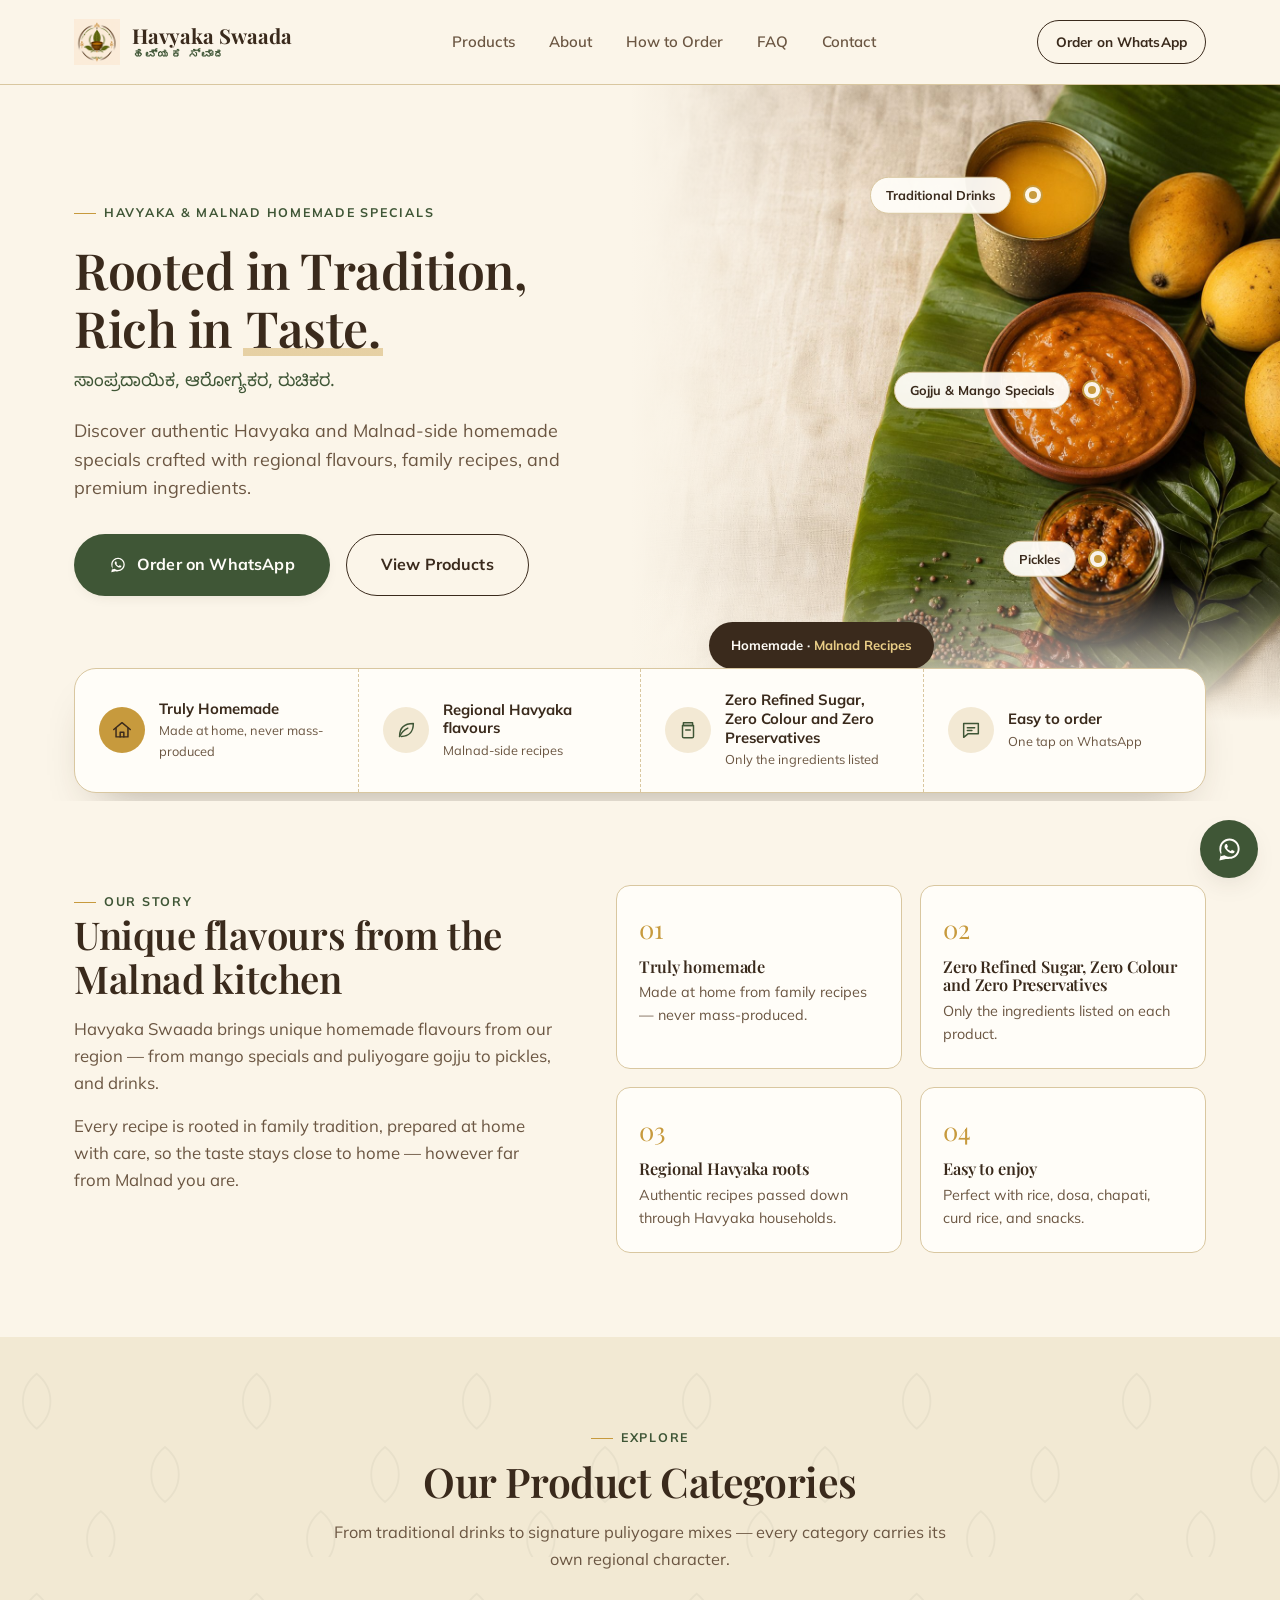
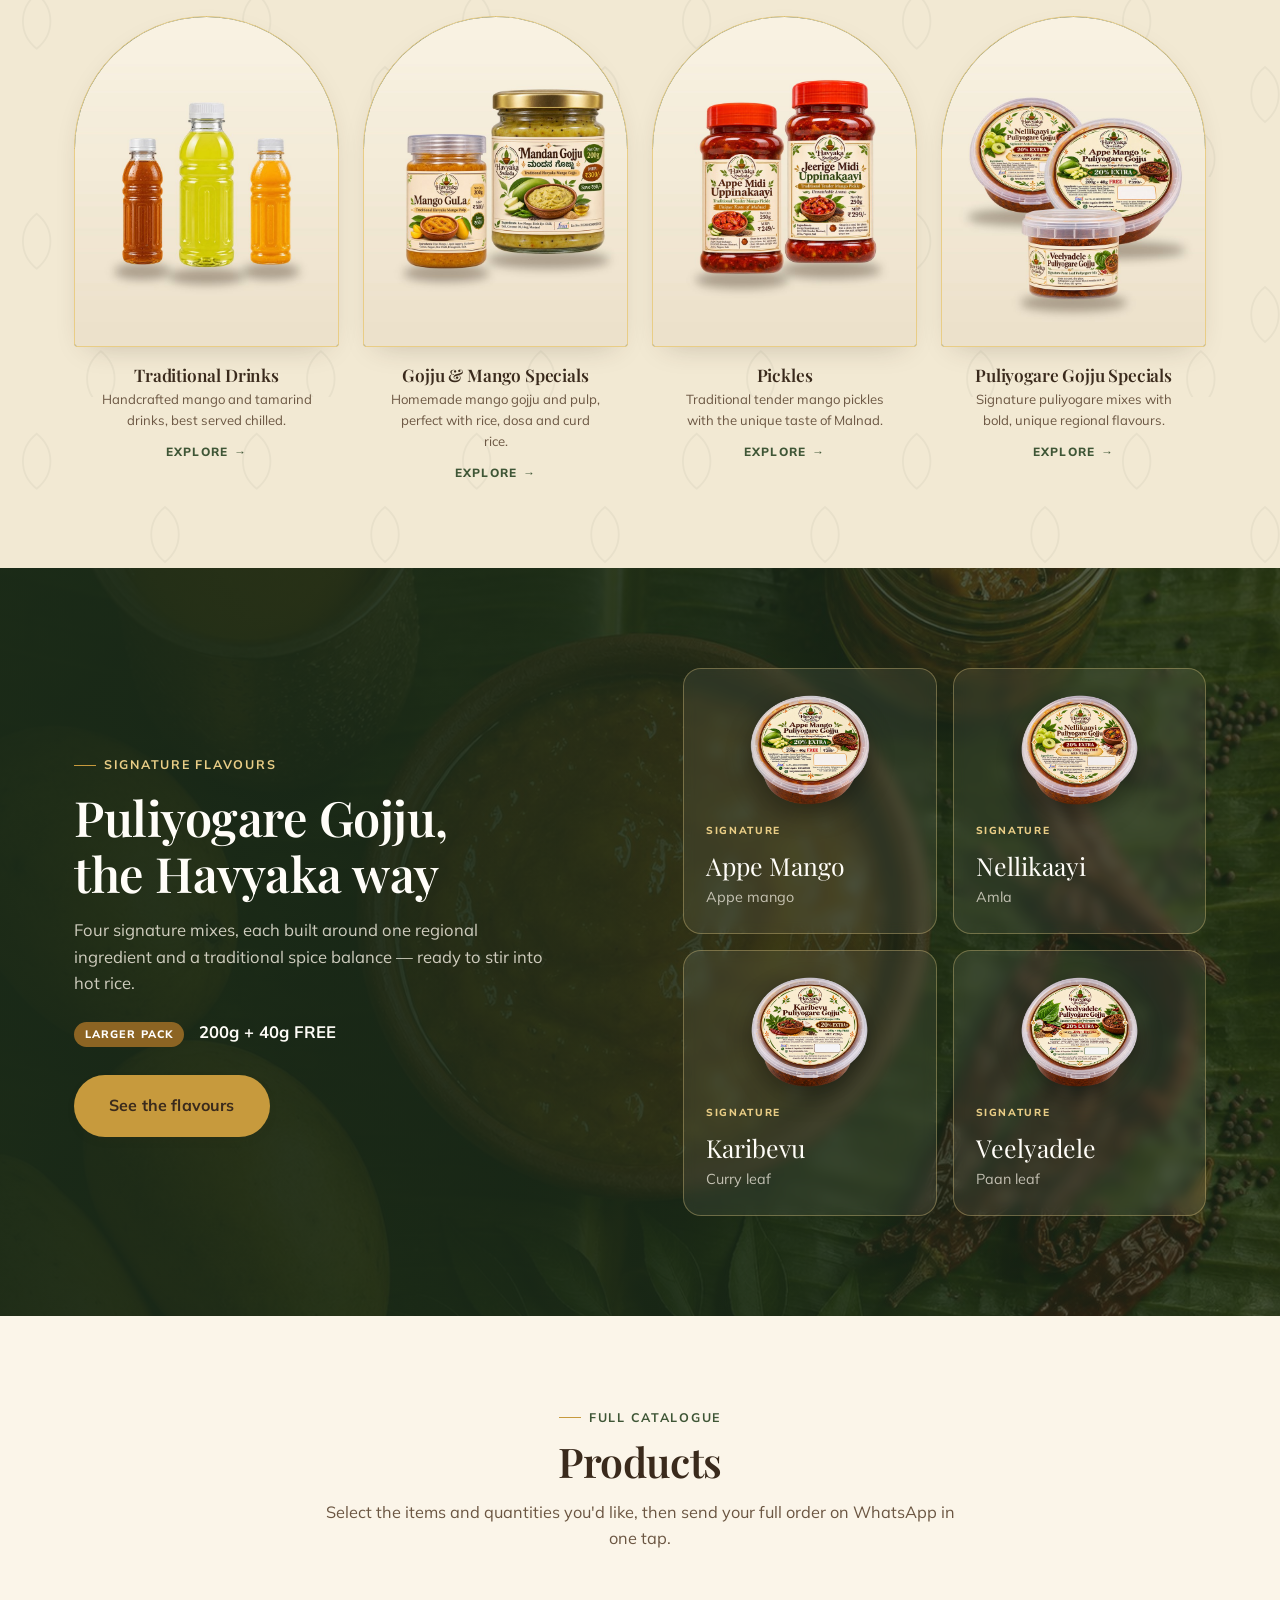
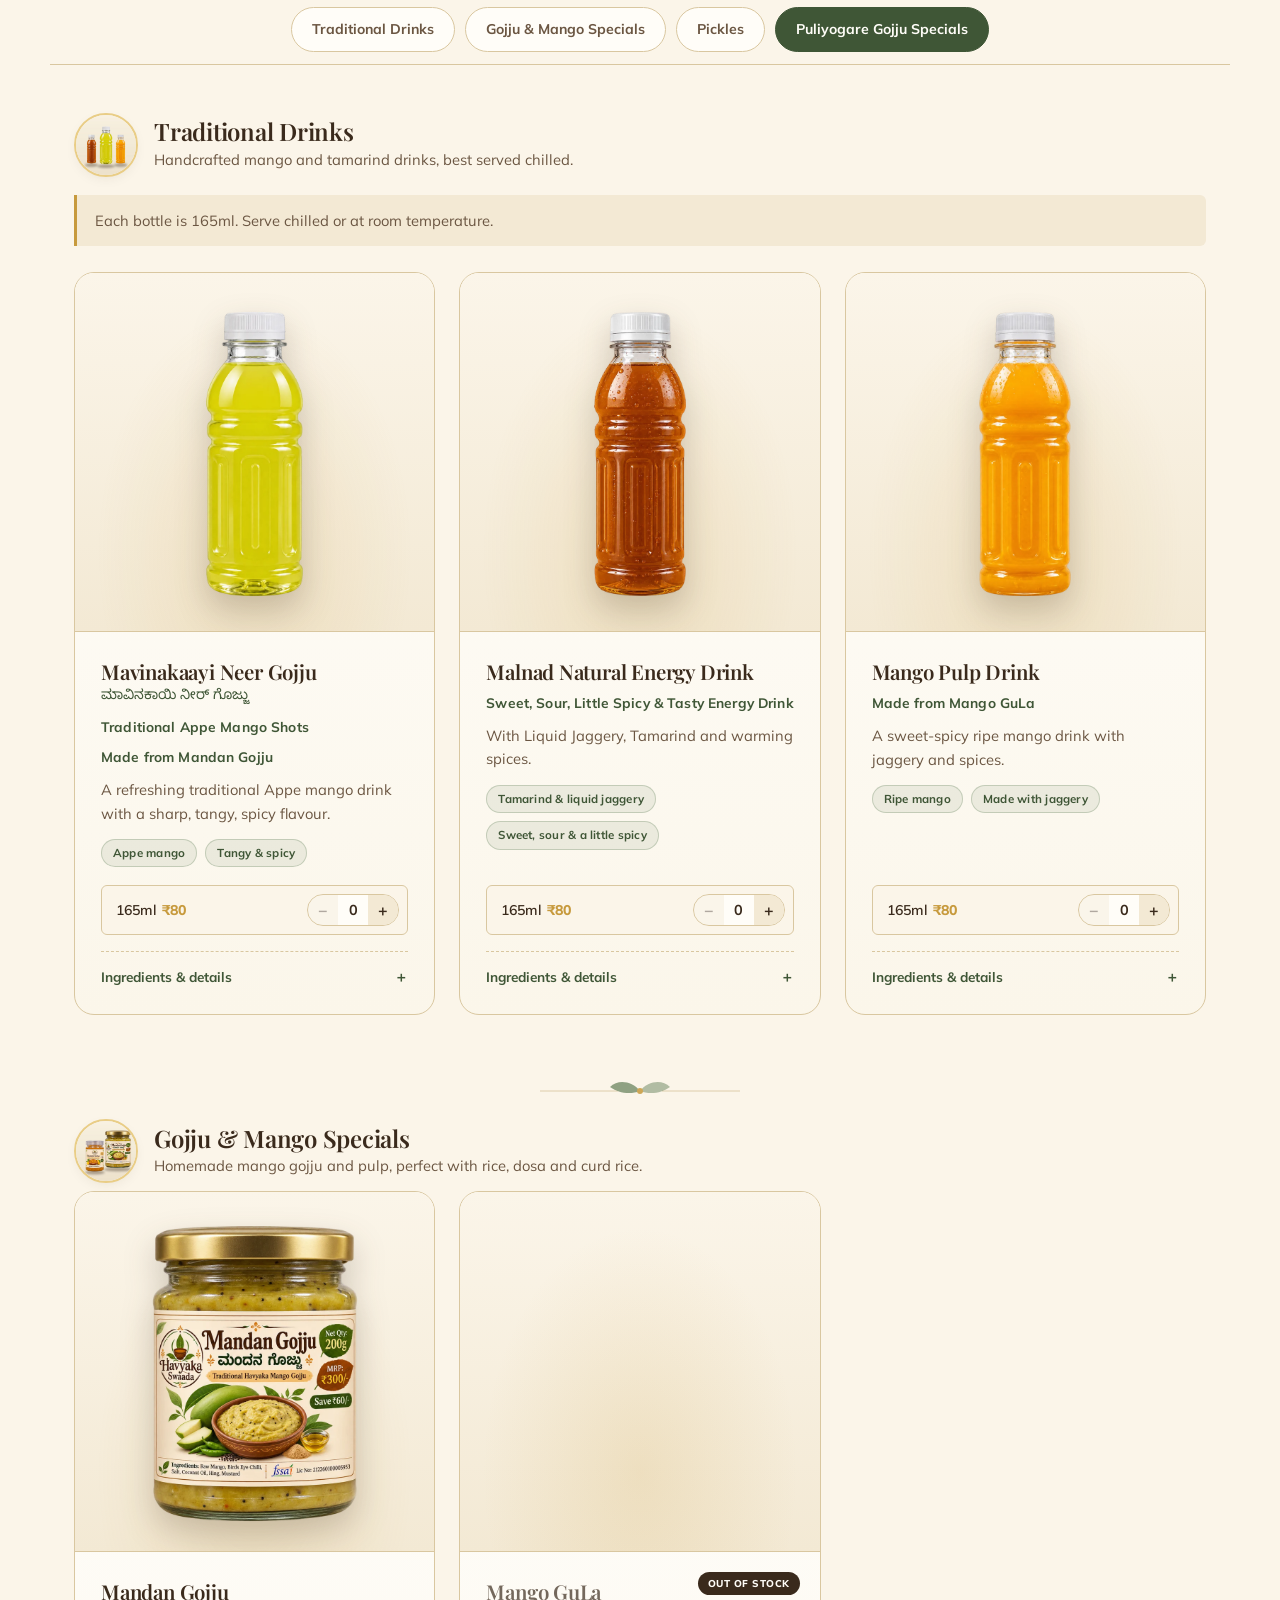
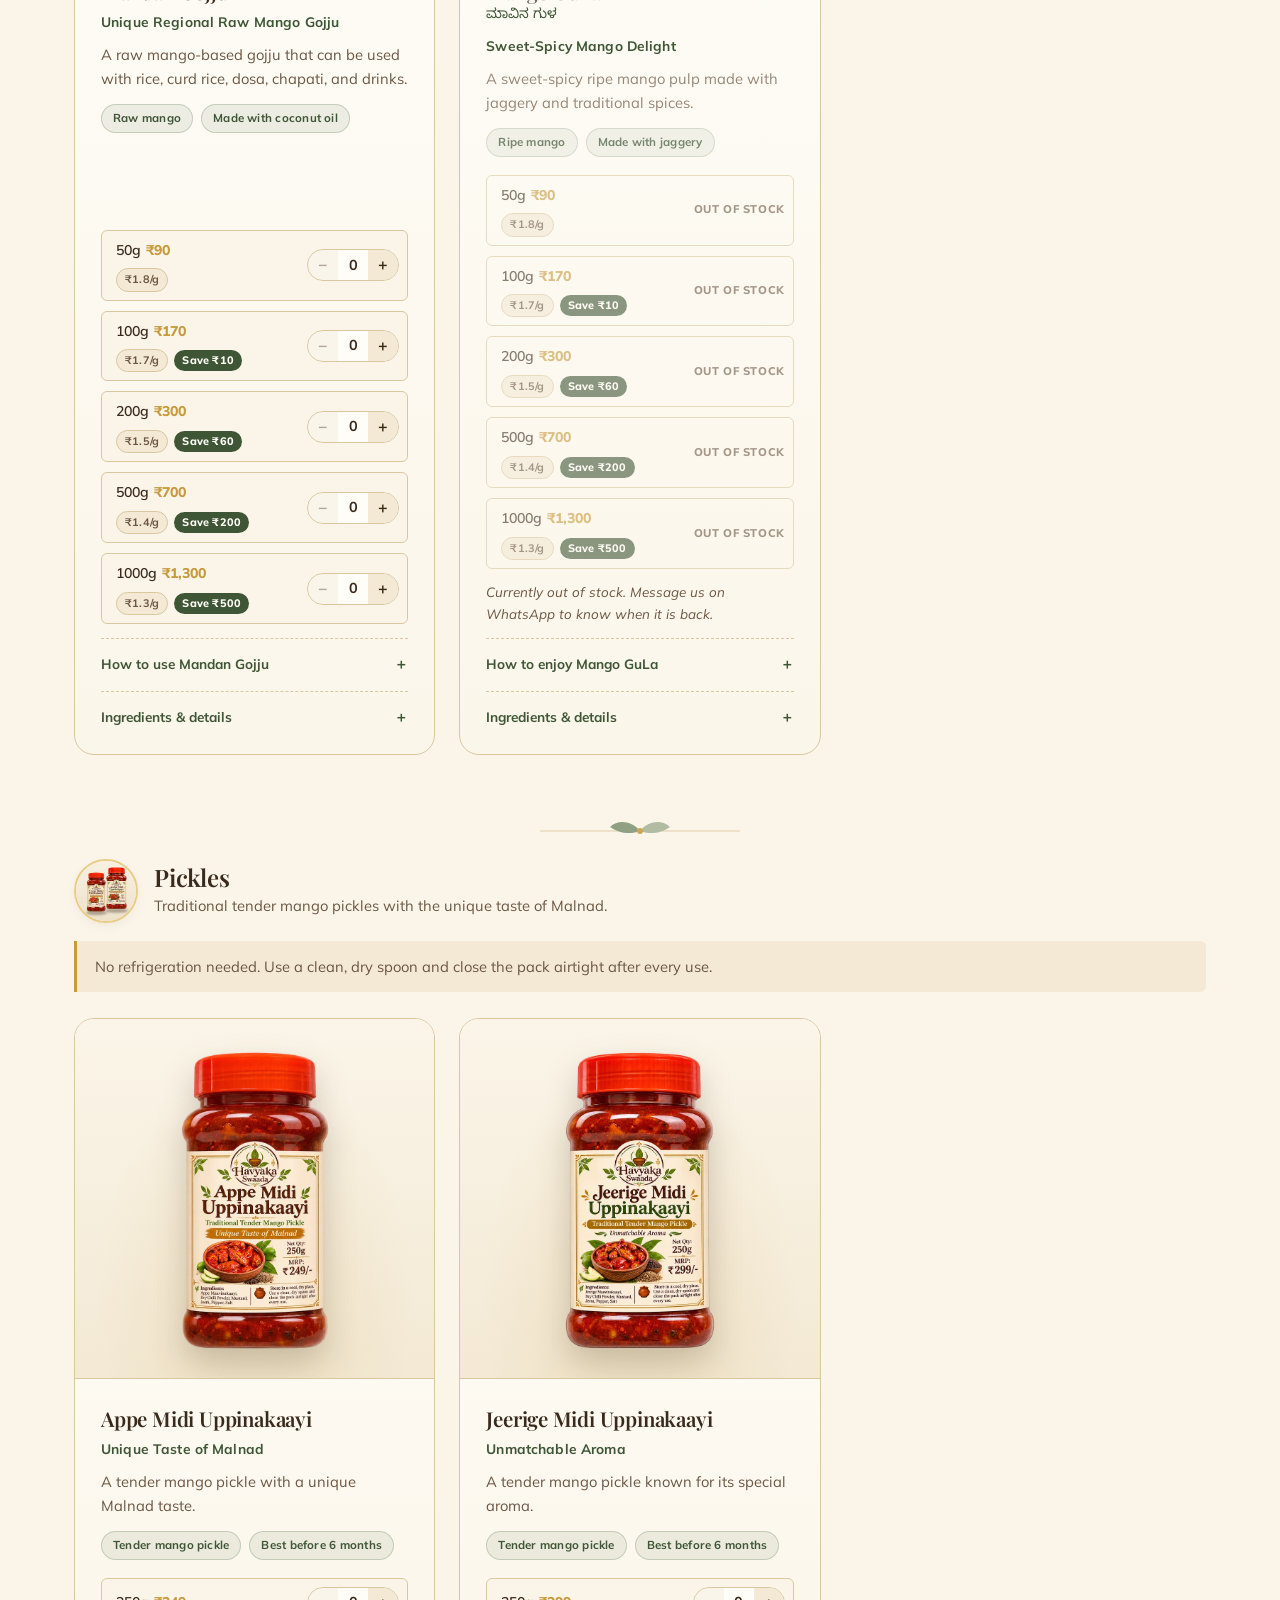
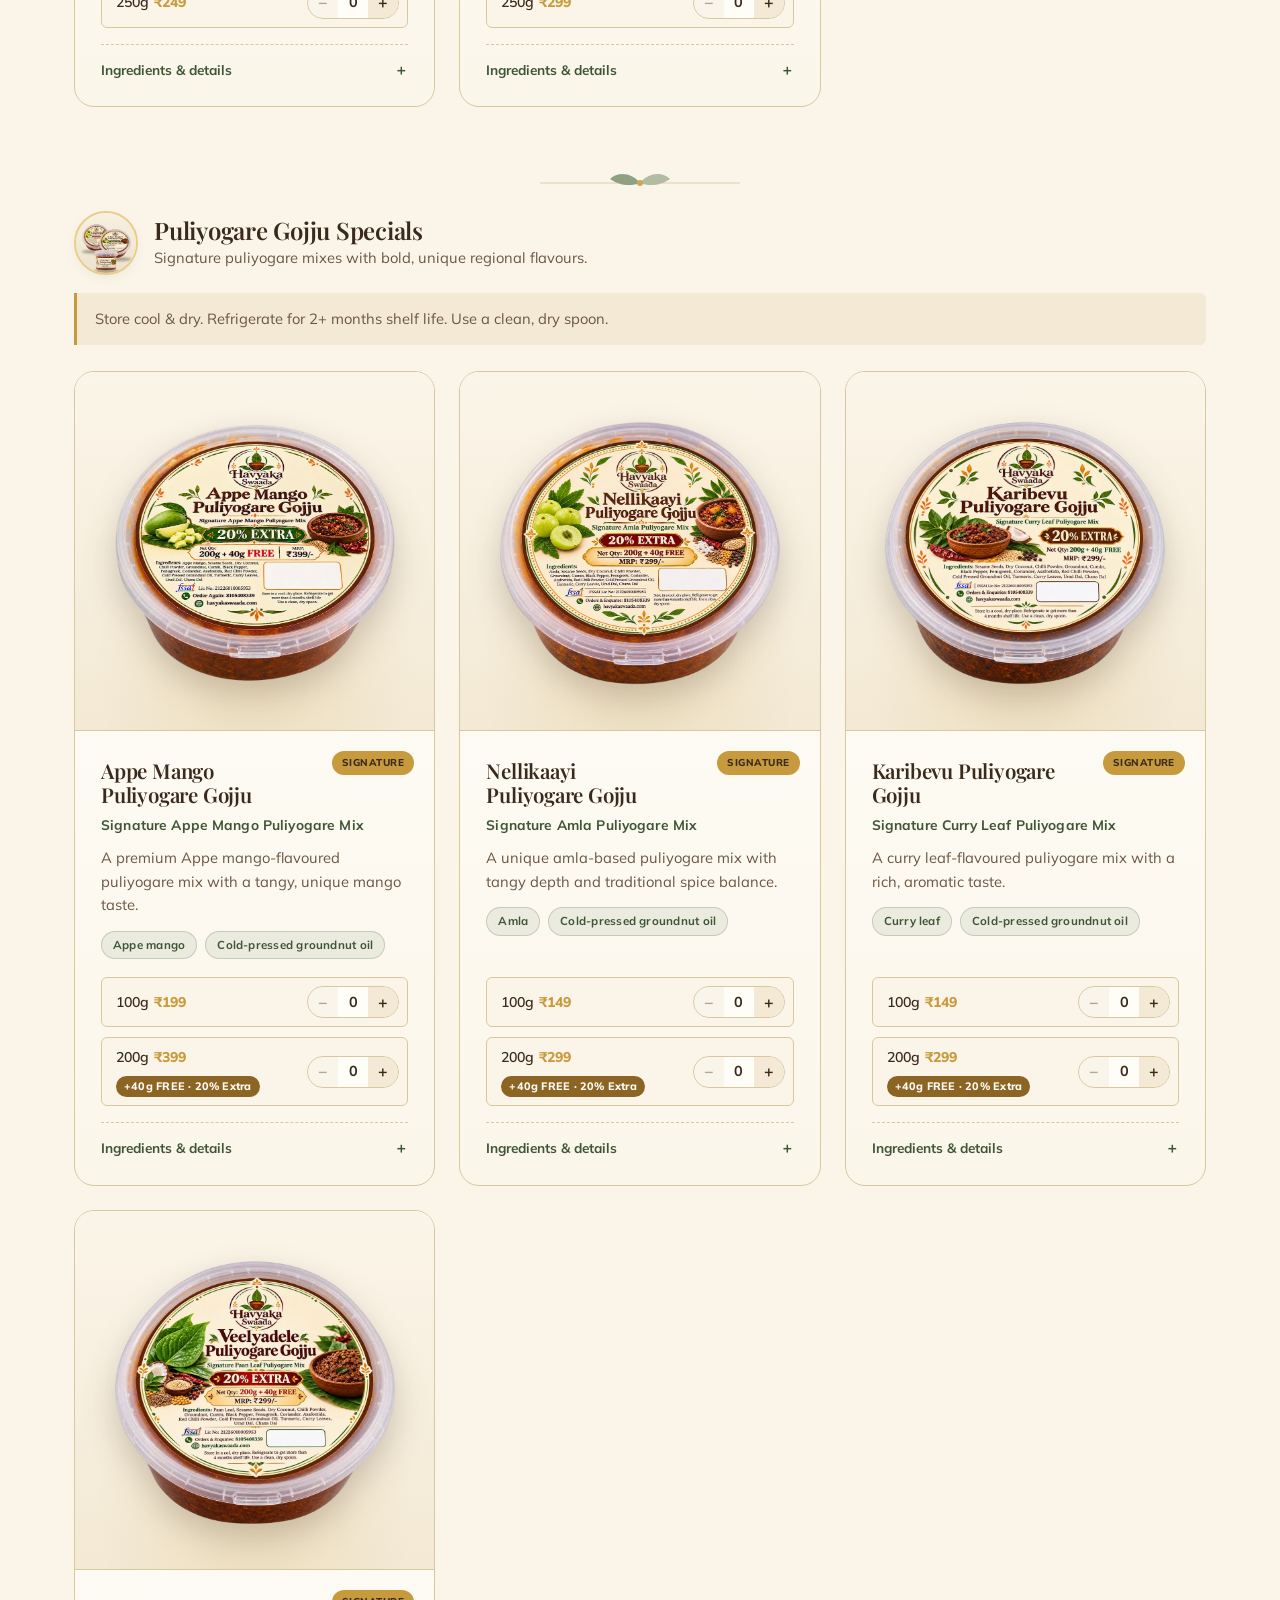
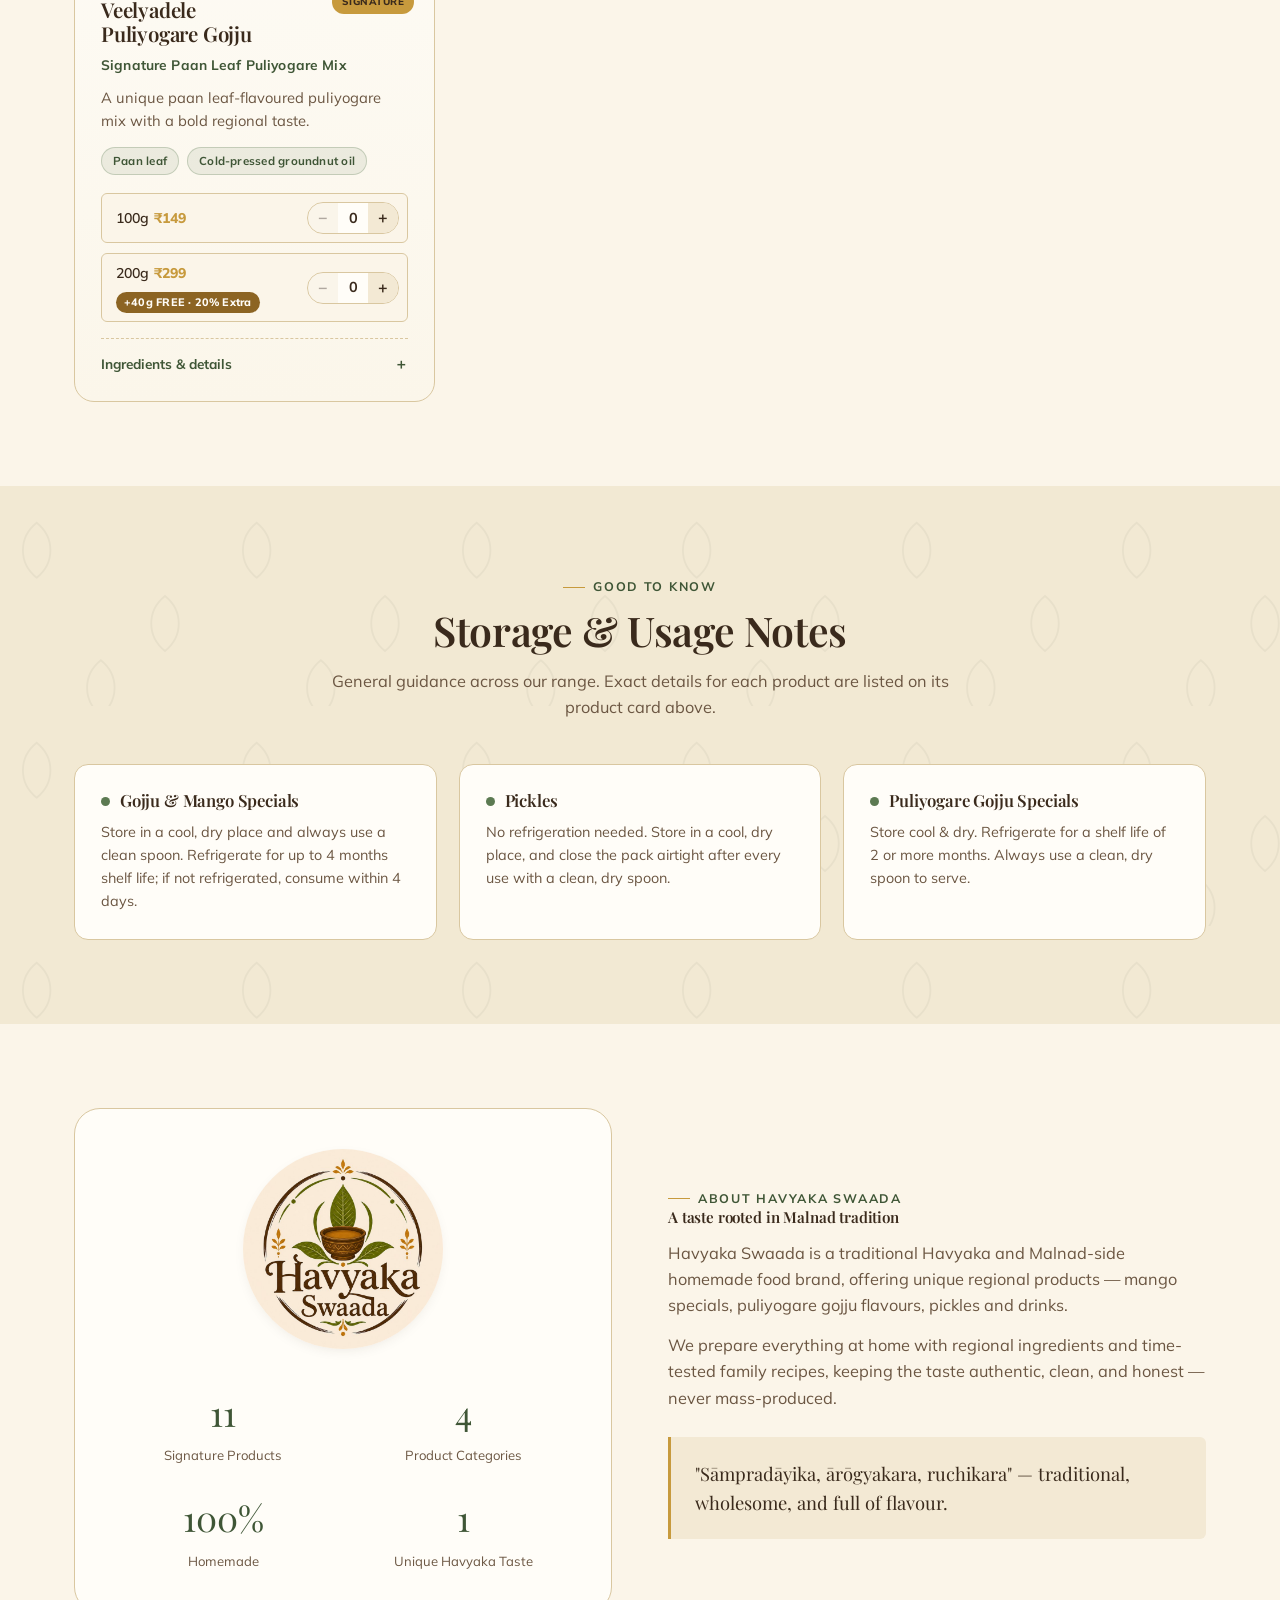
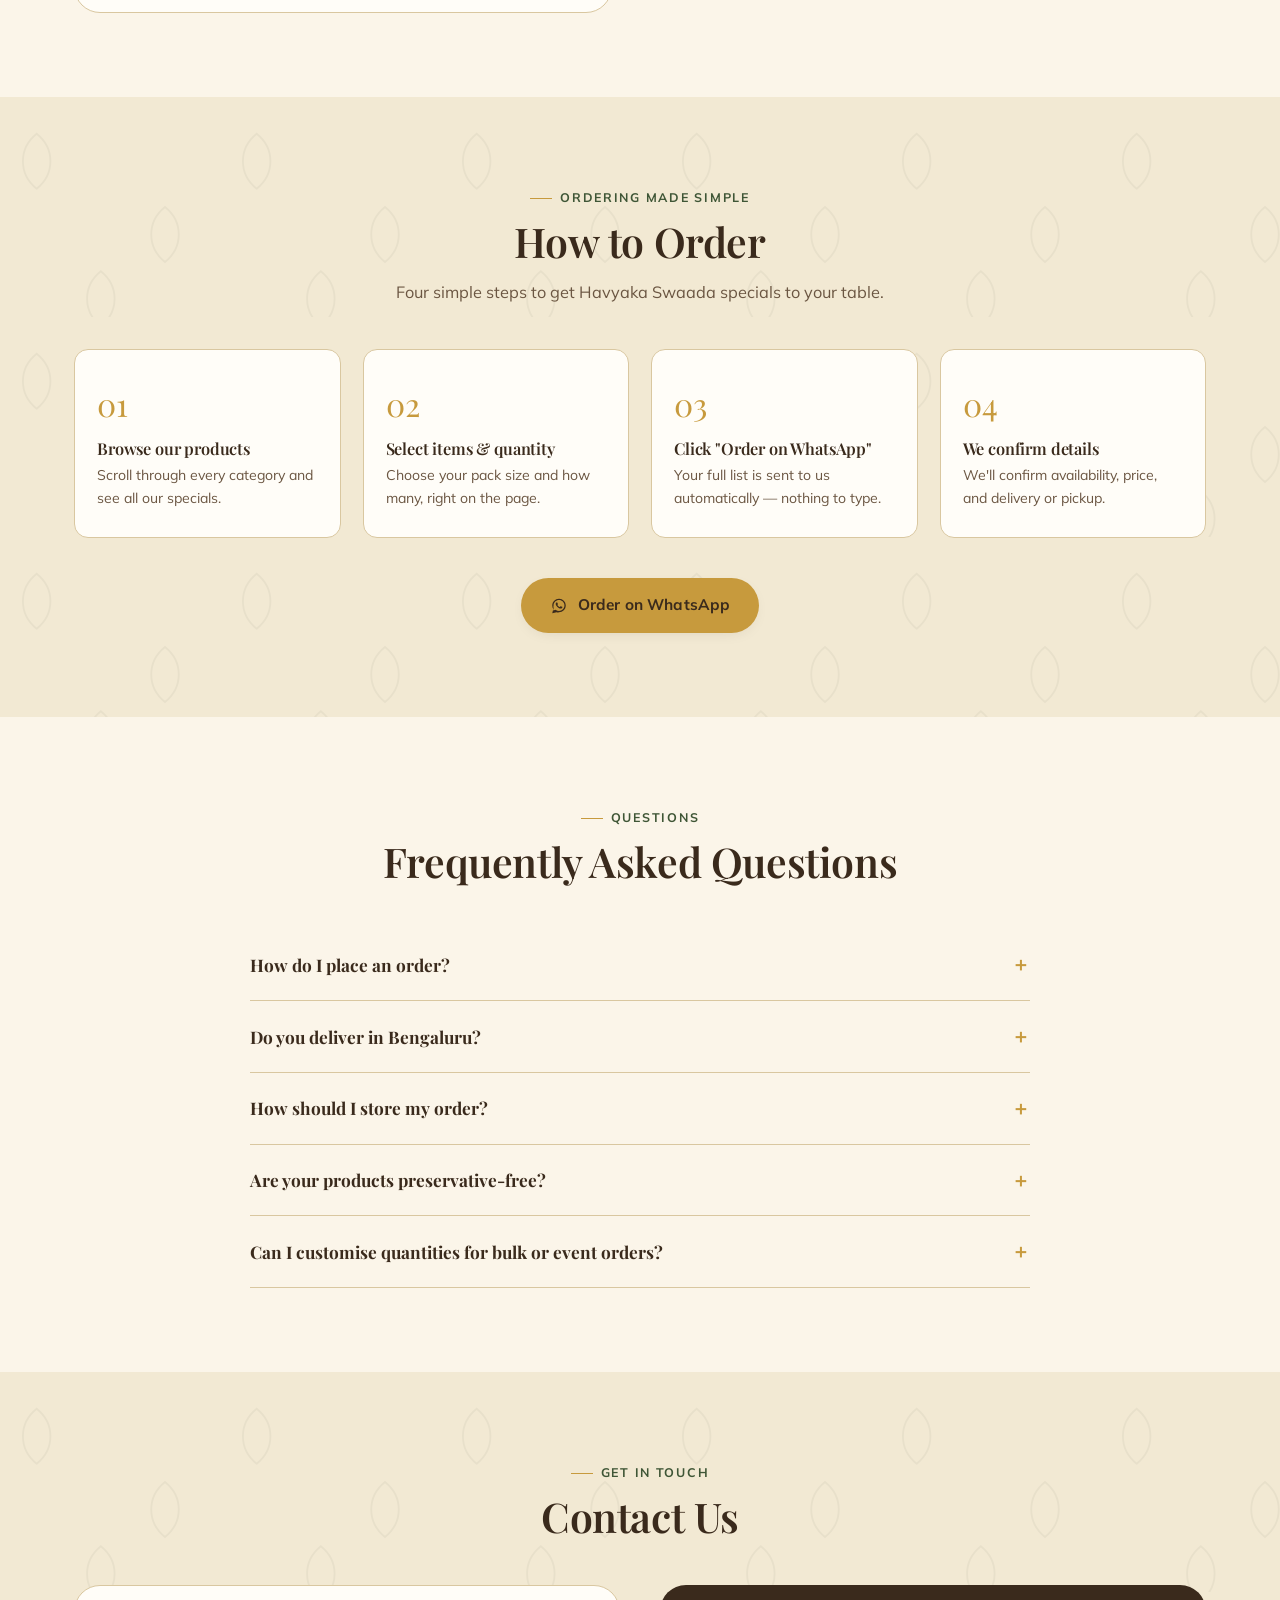
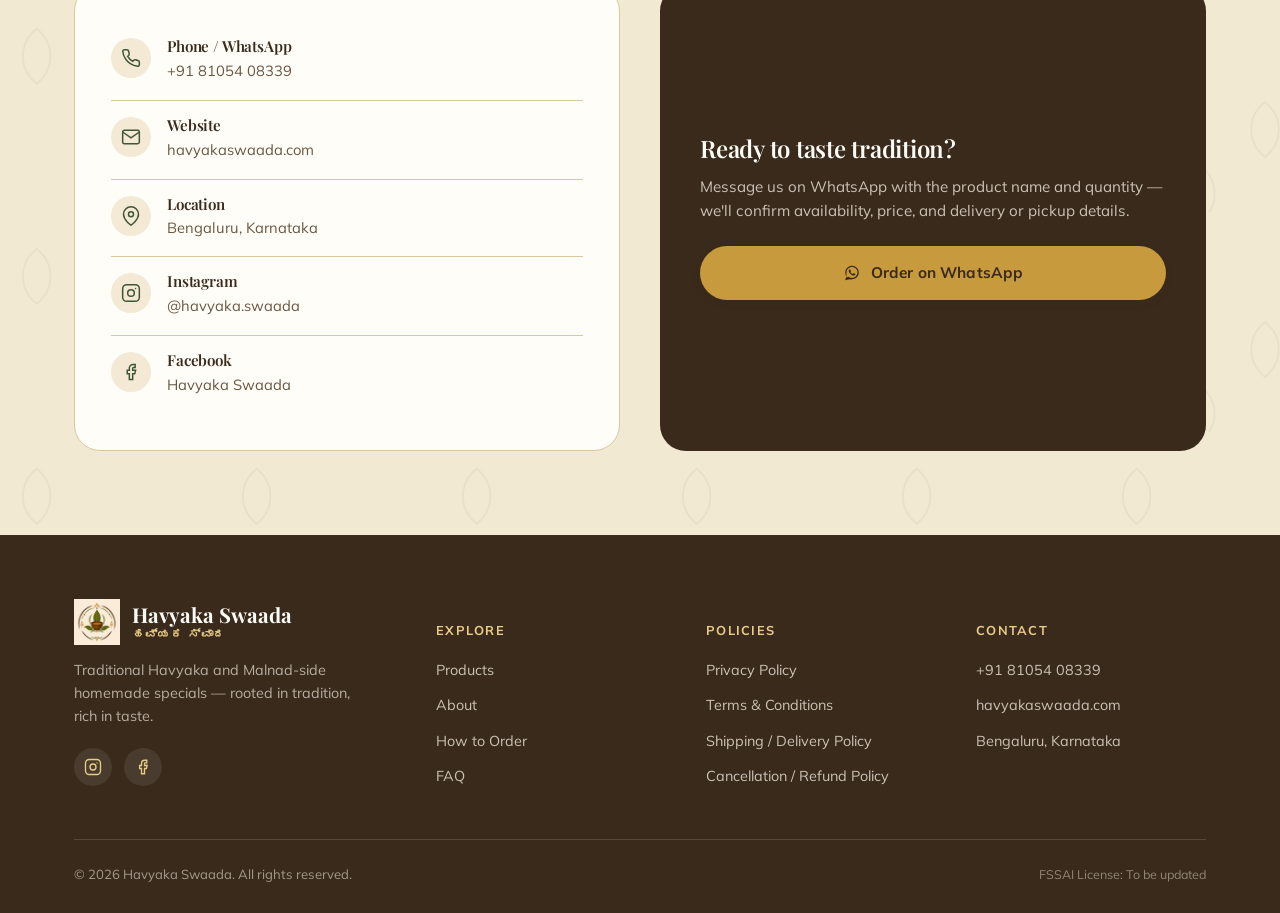
==== commit 73d7a23e: "Version 1.3.7 Added product images and changed a few details." ====
--- a/index.html
+++ b/index.html
@@ -2,23 +2,24 @@
 <html lang="en">
 <head>
 <meta charset="UTF-8">
+<script>document.documentElement.classList.add("js")</script>
 <meta name="viewport" content="width=device-width, initial-scale=1.0">
 <title>Havyaka Swaada | Traditional Havyaka &amp; Malnad Food Specials</title>
-<meta name="description" content="Discover Havyaka Swaada's traditional Havyaka and Malnad-side food specials including mango gojju, puliyogare gojju, pickles, drinks, and NutriPower Mix.">
+<meta name="description" content="Discover Havyaka Swaada's traditional Havyaka and Malnad-side food specials including mango gojju, puliyogare gojju, pickles and drinks.">
 <link rel="canonical" href="https://havyakaswaada.com/">
 <link rel="icon" type="image/png" href="images/favicon.png">
 <link rel="apple-touch-icon" href="images/apple-touch-icon.png">
 
 <!-- Open Graph -->
 <meta property="og:title" content="Havyaka Swaada | Traditional Havyaka & Malnad Food Specials">
-<meta property="og:description" content="Rooted in Tradition, Rich in Taste. Authentic Havyaka and Malnad-side homemade specials — mango gojju, puliyogare gojju, pickles, drinks and NutriPower Mix.">
+<meta property="og:description" content="Rooted in Tradition, Rich in Taste. Authentic Havyaka and Malnad-side homemade specials — mango gojju, puliyogare gojju, pickles and drinks.">
 <meta property="og:type" content="website">
 <meta property="og:url" content="https://havyakaswaada.com/">
 <meta property="og:locale" content="en_IN">
 
 <link rel="preconnect" href="https://fonts.googleapis.com">
 <link rel="preconnect" href="https://fonts.gstatic.com" crossorigin>
-<link href="https://fonts.googleapis.com/css2?family=Marcellus&family=Mulish:wght@400;600;700;800&family=Noto+Sans+Kannada:wght@500;700&display=swap" rel="stylesheet">
+<link href="https://fonts.googleapis.com/css2?family=Playfair+Display:wght@500;600;700&family=Mulish:wght@400;600;700;800&family=Noto+Sans+Kannada:wght@500;700&display=swap" rel="stylesheet">
 <link rel="stylesheet" href="css/style.css">
 
 <script type="application/ld+json">
@@ -65,52 +66,77 @@
 
   <!-- ============ HERO ============ -->
   <section class="hero">
-    <div class="container">
+    <div class="container hero-grid">
       <div class="hero-copy">
         <span class="eyebrow">Havyaka &amp; Malnad Homemade Specials</span>
-        <h1>Rooted in Tradition,<br>Rich in Taste.</h1>
+        <h1>Rooted in Tradition,<br>Rich in <span class="u-gold">Taste.</span></h1>
         <p class="kannada-line">ಸಾಂಪ್ರದಾಯಿಕ, ಆರೋಗ್ಯಕರ, ರುಚಿಕರ.</p>
         <p class="lede">Discover authentic Havyaka and Malnad-side homemade specials crafted with regional flavours, family recipes, and premium ingredients.</p>
         <div class="hero-actions">
-          <a href="#" class="btn btn--primary" data-whatsapp-cta>
+          <a href="#" class="btn btn--primary btn--lg" data-whatsapp-cta>
             <svg viewBox="0 0 32 32" fill="currentColor" aria-hidden="true"><path d="M16.02 3C9.4 3 4.02 8.37 4.02 15c0 2.36.65 4.56 1.78 6.44L4 29l7.74-1.75A11.9 11.9 0 0 0 16.02 27C22.65 27 28 21.63 28 15S22.65 3 16.02 3Zm0 21.7c-2.02 0-3.9-.58-5.5-1.58l-.4-.24-4.6 1.04 1.05-4.48-.26-.42A9.6 9.6 0 0 1 6.34 15c0-5.34 4.35-9.68 9.68-9.68 5.34 0 9.68 4.34 9.68 9.68 0 5.34-4.34 9.7-9.68 9.7Zm5.32-7.24c-.29-.15-1.72-.85-1.99-.95-.27-.1-.46-.15-.66.15-.2.29-.76.95-.93 1.14-.17.2-.34.22-.63.07-.29-.15-1.22-.45-2.33-1.44-.86-.77-1.44-1.72-1.61-2.01-.17-.29-.02-.45.13-.6.13-.13.29-.34.44-.51.15-.17.2-.29.29-.49.1-.2.05-.37-.02-.51-.07-.15-.66-1.59-.9-2.18-.24-.57-.48-.5-.66-.51h-.56c-.2 0-.51.07-.78.37-.27.29-1.02 1-1.02 2.44s1.05 2.83 1.19 3.03c.15.2 2.06 3.14 4.98 4.4.7.3 1.24.48 1.67.61.7.22 1.34.19 1.84.12.56-.08 1.72-.7 1.96-1.38.24-.68.24-1.26.17-1.38-.07-.13-.26-.2-.55-.34Z"/></svg>
             Order on WhatsApp
           </a>
-          <a href="#products" class="btn btn--outline">View Products</a>
-        </div>
-        <ul class="hero-trust">
-          <li>Homemade-style traditional taste</li>
-          <li>Regional Havyaka flavours</li>
-          <li>Prepared in small batches</li>
-        </ul>
-      </div>
-
-      <div class="hero-visual">
-        <img src="images/hero.jpg" alt="Traditional Havyaka spread with mango, gojju bowl, brass tumbler and mango pickle on a banana leaf" loading="eager">
-        <div class="hero-badge">Small-batch &middot; <strong>Malnad Recipes</strong></div>
-      </div>
+          <a href="#products" class="btn btn--outline btn--lg">View Products</a>
+        </div>
+      </div>
+
+      <div class="hero-stage">
+        <img class="hero-photo" src="images/hero-photo.jpg" width="1400" height="1400" alt="Traditional Havyaka spread on a banana leaf: a brass tumbler of mango drink, a clay bowl of gojju, a jar of mango pickle, ripe mangoes, curry leaves and dried red chillies" fetchpriority="high">
+        <a class="hotspot" style="--x:62%;--y:17%" href="#cat-drinks" aria-label="Traditional Drinks">
+          <span class="hotspot__dot"></span><span class="hotspot__label">Traditional Drinks</span>
+        </a>
+        <a class="hotspot" style="--x:71%;--y:47%" href="#cat-gojju" aria-label="Gojju and Mango Specials">
+          <span class="hotspot__dot"></span><span class="hotspot__label">Gojju &amp; Mango Specials</span>
+        </a>
+        <a class="hotspot" style="--x:72%;--y:73%" href="#cat-pickles" aria-label="Pickles">
+          <span class="hotspot__dot"></span><span class="hotspot__label">Pickles</span>
+        </a>
+        <div class="hero-badge">Homemade &middot; <strong>Malnad Recipes</strong></div>
+      </div>
+    </div>
+
+    <div class="container">
+      <ul class="trust-bar reveal" aria-label="Why Havyaka Swaada">
+        <li class="is-key">
+          <span class="trust-ico"><svg viewBox="0 0 24 24" fill="none" stroke="currentColor" stroke-width="1.6" stroke-linecap="round" stroke-linejoin="round"><path d="M3 11.5 12 4l9 7.5"/><path d="M5.5 10v9.5h13V10"/><path d="M10 19.5v-5h4v5"/></svg></span>
+          <div><strong>Truly Homemade</strong><span>Made at home, never mass-produced</span></div>
+        </li>
+        <li>
+          <span class="trust-ico"><svg viewBox="0 0 24 24" fill="none" stroke="currentColor" stroke-width="1.6" stroke-linecap="round" stroke-linejoin="round"><path d="M5 19c0-9 5-14 15-14 0 9-5 14-13 14"/><path d="M5 19c2-4 5-7 9-9"/></svg></span>
+          <div><strong>Regional Havyaka flavours</strong><span>Malnad-side recipes</span></div>
+        </li>
+        <li>
+          <span class="trust-ico"><svg viewBox="0 0 24 24" fill="none" stroke="currentColor" stroke-width="1.6" stroke-linecap="round" stroke-linejoin="round"><path d="M7 4h10v3H7z"/><path d="M6 7h12v12a1.5 1.5 0 0 1-1.5 1.5h-9A1.5 1.5 0 0 1 6 19z"/><path d="M9.5 12h5"/></svg></span>
+          <div><strong>Zero Refined Sugar, Zero Colour and Zero Preservatives</strong><span>Only the ingredients listed</span></div>
+        </li>
+        <li>
+          <span class="trust-ico"><svg viewBox="0 0 24 24" fill="none" stroke="currentColor" stroke-width="1.6" stroke-linecap="round" stroke-linejoin="round"><path d="M4 5h16v11H9l-5 4z"/><path d="M8 9.5h8M8 12.5h5"/></svg></span>
+          <div><strong>Easy to order</strong><span>One tap on WhatsApp</span></div>
+        </li>
+      </ul>
     </div>
   </section>
 
   <!-- ============ BRAND INTRO ============ -->
   <section class="section" id="about-intro">
     <div class="container intro">
-      <div class="intro-copy">
+      <div class="intro-copy reveal">
         <span class="eyebrow">Our Story</span>
         <h2>Unique flavours from the Malnad kitchen</h2>
-        <p>Havyaka Swaada brings unique homemade flavours from our region — from mango specials and puliyogare gojju to pickles, drinks, and nourishing mixes.</p>
-        <p>Every recipe is rooted in family tradition, prepared in small batches with care, so the taste stays close to home — however far from Malnad you are.</p>
+        <p>Havyaka Swaada brings unique homemade flavours from our region — from mango specials and puliyogare gojju to pickles, and drinks.</p>
+        <p>Every recipe is rooted in family tradition, prepared at home with care, so the taste stays close to home — however far from Malnad you are.</p>
       </div>
       <div class="intro-points">
         <div class="intro-point">
           <span class="num">01</span>
-          <h4>Homemade-style taste</h4>
-          <p>No mass-produced feeling — just familiar, regional flavour.</p>
+          <h4>Truly homemade</h4>
+          <p>Made at home from family recipes — never mass-produced.</p>
         </div>
         <div class="intro-point">
           <span class="num">02</span>
-          <h4>Small-batch prepared</h4>
-          <p>Carefully made in limited quantities for consistent quality.</p>
+          <h4>Zero Refined Sugar, Zero Colour and Zero Preservatives</h4>
+          <p>Only the ingredients listed on each product.</p>
         </div>
         <div class="intro-point">
           <span class="num">03</span>
@@ -138,6 +164,26 @@
     </div>
   </section>
 
+  <!-- ============ SIGNATURE SPOTLIGHT ============ -->
+  <section class="spotlight" id="signature">
+    <div class="spotlight__bg" aria-hidden="true"></div>
+    <div class="container spotlight__inner">
+      <div class="spotlight__copy reveal">
+        <span class="eyebrow eyebrow--light">Signature Flavours</span>
+        <h2>Puliyogare Gojju,<br>the Havyaka way</h2>
+        <p>Four signature mixes, each built around one regional ingredient and a traditional spice balance — ready to stir into hot rice.</p>
+        <p class="spotlight__offer"><span>Larger pack</span> 200g + 40g FREE</p>
+        <a href="#cat-puliyogare" class="btn btn--gold btn--lg">See the flavours</a>
+      </div>
+      <ul class="flavour-grid">
+        <li class="reveal"><a href="#cat-puliyogare"><img src="images/products/appe-mango-puliyogare-200g.webp" alt="" loading="lazy" decoding="async"><small>Signature</small><b>Appe Mango</b><span>Appe mango</span></a></li>
+        <li class="reveal"><a href="#cat-puliyogare"><img src="images/products/nellikaayi-puliyogare-200g.webp" alt="" loading="lazy" decoding="async"><small>Signature</small><b>Nellikaayi</b><span>Amla</span></a></li>
+        <li class="reveal"><a href="#cat-puliyogare"><img src="images/products/karibevu-puliyogare-200g.webp" alt="" loading="lazy" decoding="async"><small>Signature</small><b>Karibevu</b><span>Curry leaf</span></a></li>
+        <li class="reveal"><a href="#cat-puliyogare"><img src="images/products/veelyadele-puliyogare-200g.webp" alt="" loading="lazy" decoding="async"><small>Signature</small><b>Veelyadele</b><span>Paan leaf</span></a></li>
+      </ul>
+    </div>
+  </section>
+
   <!-- ============ PRODUCTS ============ -->
   <section class="section" id="products">
     <div class="container">
@@ -146,7 +192,7 @@
         <h2>Products</h2>
         <p>Select the items and quantities you'd like, then send your full order on WhatsApp in one tap.</p>
       </div>
-      <div class="cat-jump" id="catJump" aria-label="Jump to category"><!-- rendered by js/main.js --></div>
+      <div class="cat-jump-wrap"><nav class="cat-jump" id="catJump" aria-label="Jump to category"><!-- rendered by js/main.js --></nav></div>
       <div id="productPanels"><!-- rendered by js/main.js --></div>
     </div>
   </section>
@@ -183,16 +229,16 @@
         <img src="images/logo-full.jpg" alt="Havyaka Swaada emblem" class="about-badge">
         <div class="about-stats">
           <div>
-            <div class="num">12+</div>
+            <div class="num">11</div>
             <div class="label">Signature Products</div>
           </div>
           <div>
-            <div class="num">5</div>
+            <div class="num">4</div>
             <div class="label">Product Categories</div>
           </div>
           <div>
             <div class="num">100%</div>
-            <div class="label">Small-Batch Prepared</div>
+            <div class="label">Homemade</div>
           </div>
           <div>
             <div class="num">1</div>
@@ -203,8 +249,8 @@
       <div class="about-copy">
         <span class="eyebrow">About Havyaka Swaada</span>
         <h2>A taste rooted in Malnad tradition</h2>
-        <p>Havyaka Swaada is a traditional Havyaka and Malnad-side homemade food brand, offering unique regional products — mango specials, puliyogare gojju flavours, pickles, drinks, and nourishing mixes.</p>
-        <p>We prepare every batch with regional ingredients and time-tested family recipes, keeping the taste authentic, clean, and honest — never mass-produced.</p>
+        <p>Havyaka Swaada is a traditional Havyaka and Malnad-side homemade food brand, offering unique regional products — mango specials, puliyogare gojju flavours, pickles and drinks.</p>
+        <p>We prepare everything at home with regional ingredients and time-tested family recipes, keeping the taste authentic, clean, and honest — never mass-produced.</p>
         <div class="about-quote">"Sāmpradāyika, ārōgyakara, ruchikara" — traditional, wholesome, and full of flavour.</div>
       </div>
     </div>
@@ -271,7 +317,7 @@
         </details>
         <details class="faq-item">
           <summary>Are your products preservative-free?</summary>
-          <p>We prepare our gojju, pickles, and mixes using traditional regional methods in small batches. Please refer to each product's ingredient list and storage guidance for details.</p>
+          <p>Yes. All our products are made with Zero Refined Sugar, Zero Colour and Zero Preservatives. Please refer to each product's ingredient list and storage guidance for details.</p>
         </details>
         <details class="faq-item">
           <summary>Can I customise quantities for bulk or event orders?</summary>
--- a/css/style.css
+++ b/css/style.css
@@ -1,6 +1,6 @@
 /* ==========================================================================
    Havyaka Swaada — Stylesheet
-   v1.2.5
+   v1.3.0
    ========================================================================== */
 
 /* -------------------------- Design tokens -------------------------- */
@@ -18,7 +18,7 @@
   --border:       #D9C7A0;
   --danger:       #8C4A3C;
 
-  --font-display: 'Marcellus', 'Georgia', serif;
+  --font-display: 'Playfair Display', 'Georgia', serif;
   --font-body:    'Mulish', 'Segoe UI', sans-serif;
   --font-kannada: 'Noto Sans Kannada', var(--font-body);
 
@@ -39,6 +39,9 @@
   html { scroll-behavior: auto; }
   *, *::before, *::after { animation-duration: 0.01ms !important; animation-iteration-count: 1 !important; transition-duration: 0.01ms !important; }
 }
+
+/* Author display rules (flex etc.) must never override the HTML `hidden` attribute */
+[hidden] { display: none !important; }
 
 body, h1, h2, h3, h4, p, ul, figure { margin: 0; }
 ul { padding: 0; list-style: none; }
@@ -262,79 +265,148 @@
 
 /* -------------------------- Hero -------------------------- */
 .hero {
-  padding: 72px 0 90px;
+  --bleed: max(24px, calc((100vw - var(--container)) / 2 + 24px));
   position: relative;
   overflow: hidden;
-}
-.hero .container {
+  padding: 0 0 8px;
+}
+.hero-grid {
   display: grid;
-  grid-template-columns: 1.05fr 0.95fr;
-  gap: 56px;
-  align-items: center;
-}
+  grid-template-columns: minmax(0, 1fr) minmax(0, 1.08fr);
+  gap: 24px;
+  align-items: center;
+}
+.hero-copy { position: relative; z-index: 2; padding: 56px 0 84px; }
 .hero-copy h1 {
-  font-size: clamp(2.4rem, 4.6vw, 3.6rem);
-  margin: 16px 0 10px;
+  font-size: clamp(2.5rem, 4.8vw, 4.1rem);
+  margin: 18px 0 14px;
+  letter-spacing: -0.01em;
+}
+.u-gold {
+  background: linear-gradient(transparent 80%, rgba(199, 154, 61, 0.4) 80% 92%, transparent 92%);
+  padding: 0 0.06em;
 }
 .hero-copy .kannada-line {
   font-family: var(--font-kannada);
   color: var(--leaf-dark);
-  font-size: 1.05rem;
+  font-size: 1.1rem;
   margin-bottom: 18px;
 }
 .hero-copy p.lede {
   color: var(--ink-soft);
   font-size: 1.12rem;
-  max-width: 520px;
-  margin-bottom: 30px;
-}
-.hero-actions { display: flex; flex-wrap: wrap; gap: 16px; margin-bottom: 34px; }
-
-.hero-trust {
-  display: flex;
-  flex-wrap: wrap;
-  gap: 10px 26px;
-}
-.hero-trust li {
-  display: flex;
-  align-items: center;
-  gap: 8px;
-  font-size: 0.86rem;
-  color: var(--ink-soft);
-  font-weight: 600;
-}
-.hero-trust li::before {
+  max-width: 500px;
+  margin-bottom: 32px;
+}
+.hero-actions { display: flex; flex-wrap: wrap; gap: 16px; }
+
+.hero-stage {
+  position: relative;
+  justify-self: end;
+  width: min(calc(100% + var(--bleed)), 820px);
+  margin-right: calc(-1 * var(--bleed));
+  aspect-ratio: 1 / 1;
+}
+.hero-photo { width: 100%; height: 100%; object-fit: cover; }
+.hero-stage::before,
+.hero-stage::after { content: ""; position: absolute; pointer-events: none; z-index: 1; }
+.hero-stage::before {
+  inset: 0;
+  background: linear-gradient(90deg, var(--cream) 0%, rgba(251, 245, 233, 0.88) 7%, rgba(251, 245, 233, 0) 36%);
+}
+.hero-stage::after {
+  left: 0; right: 0; bottom: 0; height: 24%;
+  background: linear-gradient(to top, var(--cream) 8%, rgba(251, 245, 233, 0));
+}
+
+.hotspot {
+  position: absolute;
+  left: var(--x);
+  top: var(--y);
+  z-index: 3;
+  transform: translate(-50%, -50%);
+  display: flex;
+  align-items: center;
+}
+.hotspot__dot {
+  position: relative;
+  width: 20px; height: 20px;
+  border-radius: 50%;
+  background: rgba(255, 253, 248, 0.95);
+  border: 2px solid var(--gold);
+  box-shadow: 0 0 0 0 rgba(199, 154, 61, 0.55);
+  animation: hotspot-pulse 2.8s ease-out infinite;
+}
+.hotspot__dot::after {
   content: "";
-  width: 6px; height: 6px;
+  position: absolute;
+  inset: 4px;
   border-radius: 50%;
   background: var(--gold);
 }
-
-.hero-visual {
-  position: relative;
-  border-radius: var(--radius-lg);
-  background: var(--paper);
+.hotspot__label {
+  position: absolute;
+  right: calc(100% + 12px);
+  top: 50%;
+  transform: translateY(-50%);
+  white-space: nowrap;
+  background: rgba(255, 253, 248, 0.95);
   border: 1px solid var(--border);
-  padding: 18px;
-  box-shadow: var(--shadow-card);
-}
-.hero-visual img { border-radius: var(--radius-md); }
+  border-radius: 999px;
+  padding: 7px 15px;
+  font-size: 0.8rem;
+  font-weight: 700;
+  color: var(--ink);
+  box-shadow: var(--shadow-soft);
+  transition: background 0.18s ease, color 0.18s ease;
+}
+.hotspot:hover .hotspot__label,
+.hotspot:focus-visible .hotspot__label { background: var(--ink); color: var(--paper); }
+@keyframes hotspot-pulse {
+  0%   { box-shadow: 0 0 0 0 rgba(199, 154, 61, 0.55); }
+  70%, 100% { box-shadow: 0 0 0 15px rgba(199, 154, 61, 0); }
+}
+
 .hero-badge {
   position: absolute;
-  bottom: -18px;
-  left: -18px;
+  left: 12%;
+  bottom: 10%;
+  z-index: 3;
   background: var(--ink);
   color: var(--paper);
   border-radius: 999px;
-  padding: 14px 22px;
+  padding: 13px 22px;
   font-size: 0.82rem;
   font-weight: 700;
   box-shadow: var(--shadow-card);
-  display: flex;
-  align-items: center;
-  gap: 8px;
 }
 .hero-badge strong { color: var(--gold-light); }
+
+/* Trust bar overlapping the hero's lower edge */
+.trust-bar {
+  position: relative;
+  z-index: 4;
+  margin-top: -66px;
+  display: grid;
+  grid-template-columns: repeat(4, 1fr);
+  background: var(--paper);
+  border: 1px solid var(--border);
+  border-radius: 22px;
+  box-shadow: 0 24px 48px -26px rgba(58, 42, 28, 0.42);
+}
+.trust-bar li { display: flex; align-items: center; gap: 14px; padding: 22px 24px; }
+.trust-bar li + li { border-left: 1px dashed var(--border); }
+.trust-ico {
+  width: 46px; height: 46px;
+  border-radius: 50%;
+  background: var(--cream-alt);
+  color: var(--leaf-dark);
+  display: grid; place-items: center;
+  flex-shrink: 0;
+}
+.trust-ico svg { width: 22px; height: 22px; }
+.trust-bar strong { display: block; font-size: 0.93rem; line-height: 1.25; }
+.trust-bar li > div > span { display: block; margin-top: 2px; font-size: 0.8rem; color: var(--ink-soft); }
 
 /* -------------------------- Brand intro -------------------------- */
 .intro {
@@ -367,50 +439,91 @@
   margin-bottom: 8px;
 }
 
-/* -------------------------- Category preview -------------------------- */
+/* -------------------------- Category preview (arch cards) -------------------------- */
 .cat-grid {
   display: grid;
   grid-template-columns: repeat(5, 1fr);
-  gap: 20px;
-}
-.cat-card {
-  background: var(--paper);
-  border: 1px solid var(--border);
-  border-radius: var(--radius-md);
-  padding: 26px 18px;
-  text-align: center;
-  transition: transform 0.18s ease, box-shadow 0.18s ease, border-color 0.18s ease;
-}
-.cat-card:hover {
-  transform: translateY(-4px);
+  gap: 24px;
+}
+.cat-card { display: block; text-align: center; }
+.cat-card__arch {
+  display: block;
+  aspect-ratio: 4 / 5;
+  border-radius: 999px 999px 22px 22px;
+  overflow: hidden;
+  border: 1px solid var(--gold-light);
   box-shadow: var(--shadow-card);
-  border-color: var(--gold);
-}
-.cat-card img { width: 64px; height: 64px; margin: 0 auto 14px; }
-.cat-card h4 { font-size: 1rem; margin-bottom: 4px; }
-.cat-card p { font-size: 0.82rem; color: var(--ink-soft); }
+  background: var(--leaf-dark);
+  margin-bottom: 18px;
+  transition: box-shadow 0.25s ease, border-color 0.25s ease;
+}
+.cat-card__arch > img {
+  width: 100%; height: 100%;
+  object-fit: cover;
+  transition: transform 0.7s ease;
+}
+.cat-card__arch.is-empty {
+  display: grid; place-items: center;
+  background: linear-gradient(160deg, var(--leaf), var(--leaf-dark));
+}
+.cat-card__icon {
+  width: 112px; height: 112px;
+  border-radius: 50%;
+  background: var(--cream);
+  display: grid; place-items: center;
+}
+.cat-card__icon img { width: 64px; height: 64px; }
+.cat-card:hover .cat-card__arch { border-color: var(--gold); box-shadow: 0 22px 40px -20px rgba(58, 42, 28, 0.5); }
+.cat-card:hover .cat-card__arch > img { transform: scale(1.07); }
+.cat-card h4 { font-size: 1.08rem; margin-bottom: 4px; }
+.cat-card p { font-size: 0.82rem; color: var(--ink-soft); max-width: 210px; margin: 0 auto; }
+.cat-card__cta {
+  display: inline-flex; align-items: center; gap: 6px;
+  margin-top: 12px;
+  font-size: 0.74rem; font-weight: 800;
+  letter-spacing: 0.1em; text-transform: uppercase;
+  color: var(--leaf-dark);
+}
+.cat-card__cta i { font-style: normal; transition: transform 0.2s ease; }
+.cat-card:hover .cat-card__cta i { transform: translateX(4px); }
 
 /* -------------------------- Products -------------------------- */
+.cat-jump-wrap {
+  position: sticky;
+  top: 84px;
+  z-index: 50;
+  margin: 0 -24px 40px;
+  padding: 12px 24px;
+  background: rgba(251, 245, 233, 0.94);
+  backdrop-filter: blur(8px);
+  border-bottom: 1px solid var(--border);
+}
 .cat-jump {
   display: flex;
-  flex-wrap: wrap;
+  justify-content: safe center;
   gap: 10px;
-  margin-bottom: 48px;
-}
+  overflow-x: auto;
+  scrollbar-width: none;
+  -webkit-overflow-scrolling: touch;
+}
+.cat-jump::-webkit-scrollbar { display: none; }
 .cat-jump a {
+  flex-shrink: 0;
+  white-space: nowrap;
   background: var(--paper);
   border: 1.5px solid var(--border);
   border-radius: 999px;
-  padding: 11px 20px;
+  padding: 10px 20px;
   font-size: 0.88rem;
   font-weight: 700;
   color: var(--ink-soft);
   transition: all 0.18s ease;
 }
 .cat-jump a:hover { border-color: var(--gold); color: var(--ink); background: var(--cream-alt); }
+.cat-jump a.is-active { background: var(--leaf-dark); border-color: var(--leaf-dark); color: var(--paper); }
 
 .category-section {
-  scroll-margin-top: 104px;
+  scroll-margin-top: 176px;
   padding-top: 8px;
   margin-bottom: 56px;
 }
@@ -423,6 +536,7 @@
   margin-bottom: 8px;
 }
 .category-section-head img { width: 46px; height: 46px; flex-shrink: 0; }
+.category-section-head img.category-thumb { width: 64px; height: 64px; border-radius: 50%; object-fit: cover; border: 2px solid var(--gold-light); box-shadow: var(--shadow-soft); }
 .category-section-head h3 { font-size: 1.5rem; }
 .category-section-head p { font-size: 0.92rem; color: var(--ink-soft); margin-top: 2px; }
 
@@ -452,14 +566,43 @@
 }
 
 .product-card {
-  background: var(--paper);
+  background: linear-gradient(180deg, #FFFEFB 0%, #FBF6EA 100%);
   border: 1px solid var(--border);
-  border-radius: var(--radius-md);
-  padding: 26px;
+  border-radius: 20px;
+  padding: 0;
   display: flex;
   flex-direction: column;
   position: relative;
-  transition: box-shadow 0.2s ease, transform 0.2s ease;
+  overflow: hidden;
+  transition: box-shadow 0.2s ease, transform 0.2s ease, border-color 0.2s ease;
+}
+.product-card::before {
+  content: "";
+  position: absolute;
+  top: 0; left: 0; right: 0;
+  height: 3px;
+  z-index: 2;
+  background: linear-gradient(90deg, var(--gold), var(--gold-light));
+  opacity: 0;
+  transition: opacity 0.2s ease;
+}
+.product-card:hover::before,
+.product-card.has-selection::before { opacity: 1; }
+.product-card__body { padding: 28px 26px 26px; display: flex; flex-direction: column; flex: 1; position: relative; }
+.product-photo { aspect-ratio: 4 / 3; overflow: hidden; }
+.product-photo img { width: 100%; height: 100%; object-fit: cover; transition: transform 0.7s ease; }
+.product-card:hover .product-photo img { transform: scale(1.05); }
+
+.pill-row { display: flex; flex-wrap: wrap; gap: 8px; margin-top: 14px; }
+.pill-row li {
+  font-size: 0.72rem;
+  font-weight: 700;
+  letter-spacing: 0.02em;
+  color: var(--leaf-dark);
+  background: rgba(92, 122, 82, 0.1);
+  border: 1px solid rgba(92, 122, 82, 0.28);
+  padding: 4px 11px;
+  border-radius: 999px;
 }
 .product-card:hover { box-shadow: var(--shadow-card); transform: translateY(-3px); }
 .product-card.has-selection { border-color: var(--leaf); box-shadow: 0 0 0 2px rgba(92,122,82,0.18); }
@@ -479,7 +622,8 @@
   white-space: nowrap;
 }
 
-.product-card h3 { font-size: 1.24rem; padding-right: 118px; }
+.product-card h3 { font-size: 1.28rem; }
+.product-badge + h3 { padding-right: 118px; }
 .product-card .kannada { font-family: var(--font-kannada); color: var(--leaf-dark); font-size: 0.86rem; margin-top: 2px; }
 .product-card .tagline {
   font-size: 0.86rem;
@@ -494,7 +638,8 @@
   display: flex;
   flex-direction: column;
   gap: 10px;
-  margin-top: 16px;
+  margin-top: auto;
+  padding-top: 18px;
 }
 .variant-row {
   display: flex;
@@ -931,6 +1076,81 @@
 }
 .whatsapp-float:hover { transform: scale(1.07); background: var(--leaf); }
 .whatsapp-float svg { width: 27px; height: 27px; }
+
+/* -------------------------- v1.3.0 additions -------------------------- */
+.site-header { transition: box-shadow 0.25s ease; }
+.site-header.is-scrolled { box-shadow: 0 10px 28px -20px rgba(58, 42, 28, 0.5); }
+.btn--lg { padding: 17px 34px; font-size: 1rem; }
+
+/* Scroll reveal — uses `translate` so card hover transforms still work */
+.js .reveal {
+  opacity: 0;
+  translate: 0 18px;
+  transition: opacity 0.7s ease, translate 0.7s ease, transform 0.2s ease, box-shadow 0.2s ease, border-color 0.2s ease;
+}
+.js .reveal.is-in { opacity: 1; translate: 0 0; }
+
+/* Signature flavours band */
+.spotlight {
+  position: relative;
+  isolation: isolate;
+  overflow: hidden;
+  padding: 100px 0;
+  color: var(--cream);
+}
+.spotlight__bg {
+  position: absolute;
+  inset: 0;
+  z-index: -1;
+  background:
+    linear-gradient(90deg, rgba(26, 42, 24, 0.97) 0%, rgba(26, 42, 24, 0.9) 46%, rgba(26, 42, 24, 0.68) 100%),
+    url('../images/spotlight-bg.jpg') center / cover no-repeat;
+}
+.spotlight__inner {
+  display: grid;
+  grid-template-columns: 1.05fr 1fr;
+  gap: 60px;
+  align-items: center;
+}
+.eyebrow--light { color: var(--gold-light); }
+.spotlight h2 { color: var(--paper); font-size: clamp(2.1rem, 3.8vw, 3.2rem); margin: 14px 0 16px; }
+.spotlight__copy p { color: rgba(251, 245, 233, 0.8); max-width: 470px; font-size: 1.04rem; }
+.spotlight__copy .spotlight__offer { margin: 22px 0 28px; font-weight: 700; color: var(--paper); }
+.spotlight__offer span {
+  display: inline-block;
+  background: var(--gold-deep);
+  color: #fff;
+  font-size: 0.68rem;
+  font-weight: 800;
+  letter-spacing: 0.1em;
+  text-transform: uppercase;
+  padding: 4px 11px;
+  border-radius: 999px;
+  margin-right: 10px;
+}
+.flavour-grid { display: grid; grid-template-columns: 1fr 1fr; gap: 16px; }
+.flavour-grid a {
+  display: block;
+  height: 100%;
+  padding: 26px 22px 24px;
+  border-radius: 18px;
+  border: 1px solid rgba(233, 205, 134, 0.35);
+  background: rgba(251, 245, 233, 0.07);
+  backdrop-filter: blur(6px);
+  transition: transform 0.2s ease, background 0.2s ease, border-color 0.2s ease;
+}
+.flavour-grid a:hover { transform: translateY(-4px); background: rgba(251, 245, 233, 0.13); border-color: var(--gold-light); }
+.flavour-grid small {
+  display: block;
+  margin-bottom: 12px;
+  font-size: 0.64rem;
+  font-weight: 800;
+  letter-spacing: 0.16em;
+  text-transform: uppercase;
+  color: var(--gold-light);
+}
+.flavour-grid b { display: block; font-family: var(--font-display); font-weight: 400; font-size: 1.55rem; line-height: 1.15; color: var(--paper); }
+.flavour-grid span { display: block; margin-top: 6px; font-size: 0.9rem; color: rgba(251, 245, 233, 0.72); }
 
 /* -------------------------- Policy pages -------------------------- */
 .policy-page { padding: 64px 0 100px; }
@@ -952,10 +1172,22 @@
 
 /* -------------------------- Responsive -------------------------- */
 @media (max-width: 980px) {
-  .hero .container { grid-template-columns: 1fr; }
-  .hero-visual { order: -1; max-width: 460px; margin: 0 auto; }
+  .hero-grid { grid-template-columns: 1fr; gap: 0; }
+  .hero-stage {
+    order: -1;
+    width: calc(100% + 48px);
+    max-width: 640px;
+    margin: 0 -24px;
+    justify-self: center;
+  }
+  .hero-stage::before { background: linear-gradient(90deg, rgba(251,245,233,.55) 0%, rgba(251,245,233,0) 22%); }
+  .hero-copy { padding: 0 0 78px; text-align: left; }
+  .trust-bar { grid-template-columns: 1fr 1fr; }
+  .trust-bar li:nth-child(3) { border-left: none; }
+  .trust-bar li:nth-child(n+3) { border-top: 1px dashed var(--border); }
+  .spotlight__inner { grid-template-columns: 1fr; gap: 40px; }
   .intro { grid-template-columns: 1fr; gap: 34px; }
-  .cat-grid { grid-template-columns: repeat(3, 1fr); }
+  .cat-grid { grid-template-columns: repeat(3, 1fr); gap: 20px; }
   .about-grid { grid-template-columns: 1fr; }
   .about-visual { order: -1; }
   .contact-grid { grid-template-columns: 1fr; }
@@ -988,8 +1220,79 @@
   .order-bar__panel { width: min(320px, 88vw); }
 }
 
+@media (max-width: 560px) {
+  .cat-jump-wrap { top: 84px; }
+  .trust-bar { grid-template-columns: 1fr; margin-top: -48px; }
+  .trust-bar li { padding: 16px 20px; }
+  .trust-bar li + li { border-left: none; border-top: 1px dashed var(--border); }
+  .hotspot__label { font-size: 0.7rem; padding: 5px 11px; right: calc(100% + 8px); }
+  .hotspot__dot { width: 16px; height: 16px; }
+  .hero-badge { left: 6%; bottom: 7%; font-size: 0.74rem; padding: 10px 16px; }
+  .spotlight { padding: 72px 0; }
+  .flavour-grid a { padding: 20px 16px; }
+  .flavour-grid b { font-size: 1.25rem; }
+}
+
 @media (max-width: 480px) {
-  .cat-grid { grid-template-columns: 1fr 1fr; }
+  .cat-grid { grid-template-columns: 1fr 1fr; gap: 16px; }
   .hero-actions .btn { width: 100%; }
   .hero-actions { flex-direction: column; }
 }
+
+/* v1.3.1 Playfair: slightly heavier, tighter */
+h1,h2,h3,h4{font-weight:600;letter-spacing:-0.01em;}
+h2{font-size:0.95em;} h3{font-size:0.95em;}
+.hero-copy h1{font-size:clamp(2.2rem,3.9vw,3.4rem);}
+
+/* v1.3.2 additions */
+.badge-line { display: flex; flex-wrap: wrap; gap: 6px; align-items: center; }
+.pergram-badge {
+  display: inline-block; font-size: 0.68rem; font-weight: 700; letter-spacing: 0.02em;
+  padding: 2px 8px; border-radius: 999px; color: var(--ink-soft);
+  background: var(--cream-alt); border: 1px solid var(--border);
+}
+.product-badge--soldout { background: var(--ink); color: var(--paper); }
+.product-card.is-soldout .product-card__body > h3,
+.product-card.is-soldout .desc,
+.product-card.is-soldout .pill-row { opacity: 0.7; }
+.variant-row.is-soldout { opacity: 0.6; background: transparent; }
+.soldout-tag { font-size: 0.7rem; font-weight: 800; letter-spacing: 0.05em; text-transform: uppercase; color: var(--ink-soft); white-space: nowrap; }
+.soldout-note { margin-top: 12px; font-size: 0.84rem; color: var(--ink-soft); font-style: italic; }
+.product-howto { margin-top: 14px; }
+.howto-list { list-style: none; margin: 14px 0 0; padding: 0; display: grid; gap: 14px; }
+.howto-list li { display: flex; gap: 12px; align-items: flex-start; }
+.howto-num {
+  flex: none; width: 26px; height: 26px; border-radius: 50%; display: grid; place-items: center;
+  background: var(--leaf-dark); color: var(--paper); font-size: 0.78rem; font-weight: 800;
+}
+.howto-list strong { display: block; font-size: 0.9rem; color: var(--ink); }
+.howto-list p { margin: 3px 0 0; font-size: 0.84rem; color: var(--ink-soft); line-height: 1.55; }
+.trust-bar li.is-key .trust-ico { background: var(--gold); color: var(--ink); }
+.cat-grid { grid-template-columns: repeat(4, 1fr); }
+@media (max-width: 980px) { .cat-grid { grid-template-columns: repeat(2, 1fr); } }
+
+/* v1.3.3 product photos */
+.product-photo {
+  aspect-ratio: 1 / 1; margin: 0; overflow: hidden; position: relative;
+  background:
+    radial-gradient(ellipse at 50% 78%, rgba(200,155,60,0.16), transparent 62%),
+    linear-gradient(180deg, #FBF5E9 0%, #F3E9D4 100%);
+  border-bottom: 1px solid var(--border);
+}
+.product-photo img {
+  width: 100%; height: 100%; object-fit: contain; padding: 6% 8% 5%;
+  filter: drop-shadow(0 14px 16px rgba(58,42,28,0.22));
+  transition: transform 0.5s ease, opacity 0.18s ease;
+}
+.product-photo img.is-swapping { opacity: 0.25; }
+.product-card:hover .product-photo img { transform: scale(1.04); }
+.product-card.is-soldout .product-photo img { filter: grayscale(0.55) drop-shadow(0 14px 16px rgba(58,42,28,0.18)); opacity: 0.8; }
+.variant-row.has-photo { cursor: pointer; }
+.variant-row.is-viewing { border-color: var(--gold); }
+.category-banner { margin: 0 0 28px; border-radius: var(--radius); overflow: hidden; box-shadow: var(--shadow-card); border: 1px solid var(--gold-light); }
+.category-banner img { display: block; width: 100%; height: auto; }
+.cat-card__arch > img { object-position: center; }
+@media (max-width: 560px) { .category-banner { margin: 0 -8px 22px; } }
+.flavour-grid a > img { display: block; width: 100%; height: 118px; object-fit: contain; margin: -4px 0 14px; filter: drop-shadow(0 10px 12px rgba(0,0,0,0.35)); transition: transform 0.3s ease; }
+.flavour-grid a:hover > img { transform: scale(1.06) rotate(-1.5deg); }
+@media (max-width: 560px) { .flavour-grid a > img { height: 92px; } }
